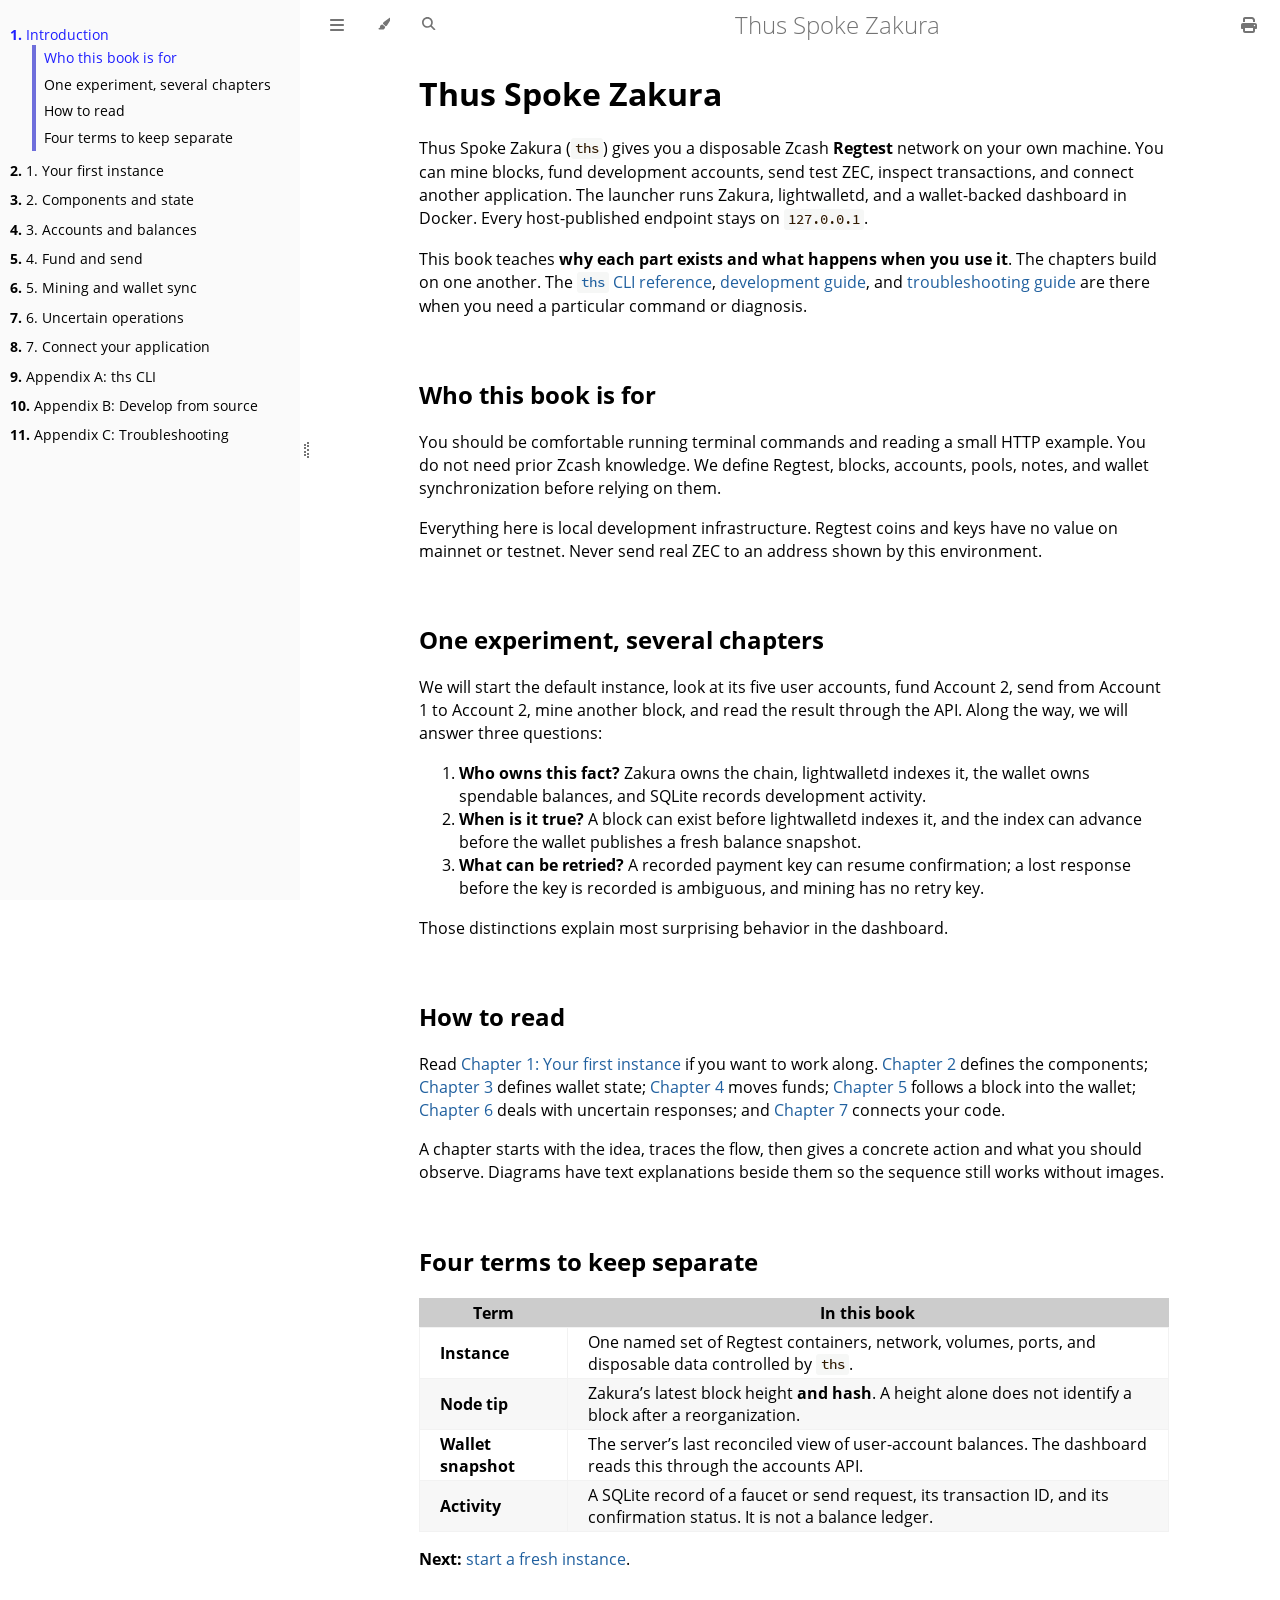
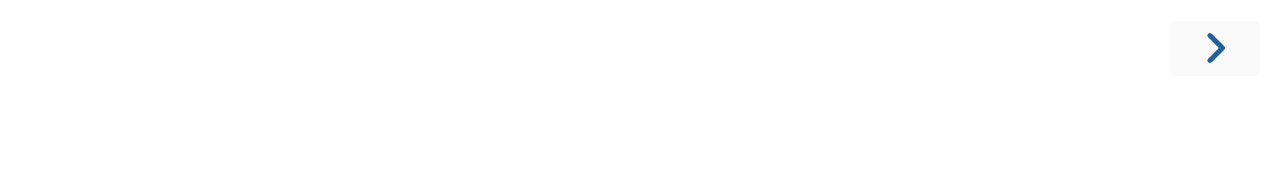
==== index.html @ 32d4f229 "docs: publish Thus Spoke Zakura book" ====
<!DOCTYPE HTML>
<html lang="en" class="light sidebar-visible" dir="ltr">
    <head>
        <!-- Book generated using mdBook -->
        <meta charset="UTF-8">
        <title>Introduction - Thus Spoke Zakura</title>


        <!-- Custom HTML head -->

        <meta name="description" content="">
        <meta name="viewport" content="width=device-width, initial-scale=1">
        <meta name="theme-color" content="#ffffff">

        <link rel="icon" href="favicon-de23e50b.svg">
        <link rel="shortcut icon" href="favicon-8114d1fc.png">
        <link rel="stylesheet" href="css/variables-8adf115d.css">
        <link rel="stylesheet" href="css/general-2459343d.css">
        <link rel="stylesheet" href="css/chrome-ae938929.css">
        <link rel="stylesheet" href="css/print-9e4910d8.css" media="print">

        <!-- Fonts -->
        <link rel="stylesheet" href="fonts/fonts-9644e21d.css">

        <!-- Highlight.js Stylesheets -->
        <link rel="stylesheet" id="mdbook-highlight-css" href="highlight-493f70e1.css">
        <link rel="stylesheet" id="mdbook-tomorrow-night-css" href="tomorrow-night-4c0ae647.css">
        <link rel="stylesheet" id="mdbook-ayu-highlight-css" href="ayu-highlight-3fdfc3ac.css">

        <!-- Custom theme stylesheets -->


        <!-- Provide site root and default themes to javascript -->
        <script>
            const path_to_root = "";
            const default_light_theme = "light";
            const default_dark_theme = "navy";
            window.path_to_searchindex_js = "searchindex-d4af569c.js";
        </script>
        <!-- Start loading toc.js asap -->
        <script src="toc-9bfa7156.js"></script>
    </head>
    <body>
    <div id="mdbook-help-container">
        <div id="mdbook-help-popup">
            <h2 class="mdbook-help-title">Keyboard shortcuts</h2>
            <div>
                <p>Press <kbd>←</kbd> or <kbd>→</kbd> to navigate between chapters</p>
                <p>Press <kbd>S</kbd> or <kbd>/</kbd> to search in the book</p>
                <p>Press <kbd>?</kbd> to show this help</p>
                <p>Press <kbd>Esc</kbd> to hide this help</p>
            </div>
        </div>
    </div>
    <div id="mdbook-body-container">
        <!-- Work around some values being stored in localStorage wrapped in quotes -->
        <script>
            try {
                let theme = localStorage.getItem('mdbook-theme');
                let sidebar = localStorage.getItem('mdbook-sidebar');

                if (theme.startsWith('"') && theme.endsWith('"')) {
                    localStorage.setItem('mdbook-theme', theme.slice(1, theme.length - 1));
                }

                if (sidebar.startsWith('"') && sidebar.endsWith('"')) {
                    localStorage.setItem('mdbook-sidebar', sidebar.slice(1, sidebar.length - 1));
                }
            } catch (e) { }
        </script>

        <!-- Set the theme before any content is loaded, prevents flash -->
        <script>
            const default_theme = window.matchMedia("(prefers-color-scheme: dark)").matches ? default_dark_theme : default_light_theme;
            let theme;
            try { theme = localStorage.getItem('mdbook-theme'); } catch(e) { }
            if (theme === null || theme === undefined) { theme = default_theme; }
            const html = document.documentElement;
            html.classList.remove('light')
            html.classList.add(theme);
            html.classList.add("js");
        </script>

        <input type="checkbox" id="mdbook-sidebar-toggle-anchor" class="hidden">

        <!-- Hide / unhide sidebar before it is displayed -->
        <script>
            let sidebar = null;
            const sidebar_toggle = document.getElementById("mdbook-sidebar-toggle-anchor");
            if (document.body.clientWidth >= 1080) {
                try { sidebar = localStorage.getItem('mdbook-sidebar'); } catch(e) { }
                sidebar = sidebar || 'visible';
            } else {
                sidebar = 'hidden';
                sidebar_toggle.checked = false;
            }
            if (sidebar === 'visible') {
                sidebar_toggle.checked = true;
            } else {
                html.classList.remove('sidebar-visible');
            }
        </script>

        <nav id="mdbook-sidebar" class="sidebar" aria-label="Table of contents">
            <!-- populated by js -->
            <mdbook-sidebar-scrollbox class="sidebar-scrollbox"></mdbook-sidebar-scrollbox>
            <noscript>
                <iframe class="sidebar-iframe-outer" src="toc.html"></iframe>
            </noscript>
            <div id="mdbook-sidebar-resize-handle" class="sidebar-resize-handle">
                <div class="sidebar-resize-indicator"></div>
            </div>
        </nav>

        <div id="mdbook-page-wrapper" class="page-wrapper">

            <div class="page">
                <div id="mdbook-menu-bar-hover-placeholder"></div>
                <div id="mdbook-menu-bar" class="menu-bar sticky">
                    <div class="left-buttons">
                        <label id="mdbook-sidebar-toggle" class="icon-button" for="mdbook-sidebar-toggle-anchor" title="Toggle Table of Contents" aria-label="Toggle Table of Contents" aria-controls="mdbook-sidebar">
                            <span class=fa-svg><svg xmlns="http://www.w3.org/2000/svg" viewBox="0 0 448 512"><!--! Font Awesome Free 6.2.0 by @fontawesome - https://fontawesome.com License - https://fontawesome.com/license/free (Icons: CC BY 4.0, Fonts: SIL OFL 1.1, Code: MIT License) Copyright 2022 Fonticons, Inc. --><path d="M0 96C0 78.3 14.3 64 32 64H416c17.7 0 32 14.3 32 32s-14.3 32-32 32H32C14.3 128 0 113.7 0 96zM0 256c0-17.7 14.3-32 32-32H416c17.7 0 32 14.3 32 32s-14.3 32-32 32H32c-17.7 0-32-14.3-32-32zM448 416c0 17.7-14.3 32-32 32H32c-17.7 0-32-14.3-32-32s14.3-32 32-32H416c17.7 0 32 14.3 32 32z"/></svg></span>
                        </label>
                        <button id="mdbook-theme-toggle" class="icon-button" type="button" title="Change theme" aria-label="Change theme" aria-haspopup="true" aria-expanded="false" aria-controls="mdbook-theme-list">
                            <span class=fa-svg><svg xmlns="http://www.w3.org/2000/svg" viewBox="0 0 576 512"><!--! Font Awesome Free 6.2.0 by @fontawesome - https://fontawesome.com License - https://fontawesome.com/license/free (Icons: CC BY 4.0, Fonts: SIL OFL 1.1, Code: MIT License) Copyright 2022 Fonticons, Inc. --><path d="M371.3 367.1c27.3-3.9 51.9-19.4 67.2-42.9L600.2 74.1c12.6-19.5 9.4-45.3-7.6-61.2S549.7-4.4 531.1 9.6L294.4 187.2c-24 18-38.2 46.1-38.4 76.1L371.3 367.1zm-19.6 25.4l-116-104.4C175.9 290.3 128 339.6 128 400c0 3.9 .2 7.8 .6 11.6c1.8 17.5-10.2 36.4-27.8 36.4H96c-17.7 0-32 14.3-32 32s14.3 32 32 32H240c61.9 0 112-50.1 112-112c0-2.5-.1-5-.2-7.5z"/></svg></span>
                        </button>
                        <ul id="mdbook-theme-list" class="theme-popup" aria-label="Themes" role="menu">
                            <li role="none"><button role="menuitem" class="theme" id="mdbook-theme-default_theme">Auto</button></li>
                            <li role="none"><button role="menuitem" class="theme" id="mdbook-theme-light">Light</button></li>
                            <li role="none"><button role="menuitem" class="theme" id="mdbook-theme-rust">Rust</button></li>
                            <li role="none"><button role="menuitem" class="theme" id="mdbook-theme-coal">Coal</button></li>
                            <li role="none"><button role="menuitem" class="theme" id="mdbook-theme-navy">Navy</button></li>
                            <li role="none"><button role="menuitem" class="theme" id="mdbook-theme-ayu">Ayu</button></li>
                        </ul>
                        <button id="mdbook-search-toggle" class="icon-button" type="button" title="Search (`/`)" aria-label="Toggle Searchbar" aria-expanded="false" aria-keyshortcuts="/ s" aria-controls="mdbook-searchbar">
                            <span class=fa-svg><svg xmlns="http://www.w3.org/2000/svg" viewBox="0 0 512 512"><!--! Font Awesome Free 6.2.0 by @fontawesome - https://fontawesome.com License - https://fontawesome.com/license/free (Icons: CC BY 4.0, Fonts: SIL OFL 1.1, Code: MIT License) Copyright 2022 Fonticons, Inc. --><path d="M416 208c0 45.9-14.9 88.3-40 122.7L502.6 457.4c12.5 12.5 12.5 32.8 0 45.3s-32.8 12.5-45.3 0L330.7 376c-34.4 25.2-76.8 40-122.7 40C93.1 416 0 322.9 0 208S93.1 0 208 0S416 93.1 416 208zM208 352c79.5 0 144-64.5 144-144s-64.5-144-144-144S64 128.5 64 208s64.5 144 144 144z"/></svg></span>
                        </button>
                    </div>

                    <h1 class="menu-title">Thus Spoke Zakura</h1>

                    <div class="right-buttons">
                        <a href="print.html" title="Print this book" aria-label="Print this book">
                            <span class=fa-svg id="print-button"><svg xmlns="http://www.w3.org/2000/svg" viewBox="0 0 512 512"><!--! Font Awesome Free 6.2.0 by @fontawesome - https://fontawesome.com License - https://fontawesome.com/license/free (Icons: CC BY 4.0, Fonts: SIL OFL 1.1, Code: MIT License) Copyright 2022 Fonticons, Inc. --><path d="M128 0C92.7 0 64 28.7 64 64v96h64V64H354.7L384 93.3V160h64V93.3c0-17-6.7-33.3-18.7-45.3L400 18.7C388 6.7 371.7 0 354.7 0H128zM384 352v32 64H128V384 368 352H384zm64 32h32c17.7 0 32-14.3 32-32V256c0-35.3-28.7-64-64-64H64c-35.3 0-64 28.7-64 64v96c0 17.7 14.3 32 32 32H64v64c0 35.3 28.7 64 64 64H384c35.3 0 64-28.7 64-64V384zm-16-88c-13.3 0-24-10.7-24-24s10.7-24 24-24s24 10.7 24 24s-10.7 24-24 24z"/></svg></span>
                        </a>

                    </div>
                </div>

                <div id="mdbook-search-wrapper" class="hidden">
                    <form id="mdbook-searchbar-outer" class="searchbar-outer">
                        <div class="search-wrapper">
                            <input type="search" id="mdbook-searchbar" name="searchbar" placeholder="Search this book ..." aria-controls="mdbook-searchresults-outer" aria-describedby="searchresults-header">
                            <div class="spinner-wrapper">
                                <span class=fa-svg id="fa-spin"><svg xmlns="http://www.w3.org/2000/svg" viewBox="0 0 512 512"><!--! Font Awesome Free 6.2.0 by @fontawesome - https://fontawesome.com License - https://fontawesome.com/license/free (Icons: CC BY 4.0, Fonts: SIL OFL 1.1, Code: MIT License) Copyright 2022 Fonticons, Inc. --><path d="M304 48c0-26.5-21.5-48-48-48s-48 21.5-48 48s21.5 48 48 48s48-21.5 48-48zm0 416c0-26.5-21.5-48-48-48s-48 21.5-48 48s21.5 48 48 48s48-21.5 48-48zM48 304c26.5 0 48-21.5 48-48s-21.5-48-48-48s-48 21.5-48 48s21.5 48 48 48zm464-48c0-26.5-21.5-48-48-48s-48 21.5-48 48s21.5 48 48 48s48-21.5 48-48zM142.9 437c18.7-18.7 18.7-49.1 0-67.9s-49.1-18.7-67.9 0s-18.7 49.1 0 67.9s49.1 18.7 67.9 0zm0-294.2c18.7-18.7 18.7-49.1 0-67.9S93.7 56.2 75 75s-18.7 49.1 0 67.9s49.1 18.7 67.9 0zM369.1 437c18.7 18.7 49.1 18.7 67.9 0s18.7-49.1 0-67.9s-49.1-18.7-67.9 0s-18.7 49.1 0 67.9z"/></svg></span>
                            </div>
                        </div>
                    </form>
                    <div id="mdbook-searchresults-outer" class="searchresults-outer hidden">
                        <div id="mdbook-searchresults-header" class="searchresults-header"></div>
                        <ul id="mdbook-searchresults">
                        </ul>
                    </div>
                </div>

                <!-- Apply ARIA attributes after the sidebar and the sidebar toggle button are added to the DOM -->
                <script>
                    document.getElementById('mdbook-sidebar-toggle').setAttribute('aria-expanded', sidebar === 'visible');
                    document.getElementById('mdbook-sidebar').setAttribute('aria-hidden', sidebar !== 'visible');
                    Array.from(document.querySelectorAll('#mdbook-sidebar a')).forEach(function(link) {
                        link.setAttribute('tabIndex', sidebar === 'visible' ? 0 : -1);
                    });
                </script>

                <div id="mdbook-content" class="content">
                    <main>
                        <h1 id="thus-spoke-zakura"><a class="header" href="#thus-spoke-zakura">Thus Spoke Zakura</a></h1>
<p>Thus Spoke Zakura (<code>ths</code>) gives you a disposable Zcash <strong>Regtest</strong> network on
your own machine. You can mine blocks, fund development accounts, send test ZEC,
inspect transactions, and connect another application. The launcher runs
Zakura, lightwalletd, and a wallet-backed dashboard in Docker. Every
host-published endpoint stays on <code>127.0.0.1</code>.</p>
<p>This book teaches <strong>why each part exists and what happens when you use it</strong>.
The chapters build on one another. The <a href="cli.html"><code>ths</code> CLI reference</a>,
<a href="development.html">development guide</a>, and <a href="troubleshooting.html">troubleshooting guide</a>
are there when you need a particular command or diagnosis.</p>
<h2 id="who-this-book-is-for"><a class="header" href="#who-this-book-is-for">Who this book is for</a></h2>
<p>You should be comfortable running terminal commands and reading a small HTTP
example. You do not need prior Zcash knowledge. We define Regtest, blocks,
accounts, pools, notes, and wallet synchronization before relying on them.</p>
<p>Everything here is local development infrastructure. Regtest coins and keys
have no value on mainnet or testnet. Never send real ZEC to an address shown by
this environment.</p>
<h2 id="one-experiment-several-chapters"><a class="header" href="#one-experiment-several-chapters">One experiment, several chapters</a></h2>
<p>We will start the default instance, look at its five user accounts, fund
Account 2, send from Account 1 to Account 2, mine another block, and read the
result through the API. Along the way, we will answer three questions:</p>
<ol>
<li><strong>Who owns this fact?</strong> Zakura owns the chain, lightwalletd indexes it,
the wallet owns spendable balances, and SQLite records development activity.</li>
<li><strong>When is it true?</strong> A block can exist before lightwalletd indexes it, and
the index can advance before the wallet publishes a fresh balance snapshot.</li>
<li><strong>What can be retried?</strong> A recorded payment key can resume confirmation;
a lost response before the key is recorded is ambiguous, and mining has no
retry key.</li>
</ol>
<p>Those distinctions explain most surprising behavior in the dashboard.</p>
<h2 id="how-to-read"><a class="header" href="#how-to-read">How to read</a></h2>
<p>Read <a href="getting-started.html">Chapter 1: Your first instance</a> if you want to work
along. <a href="architecture/overview.html">Chapter 2</a> defines the components;
<a href="accounts-and-balances.html">Chapter 3</a> defines wallet state; <a href="using-the-dashboard.html">Chapter
4</a> moves funds; <a href="mining-and-sync.html">Chapter 5</a> follows
a block into the wallet; <a href="architecture/operations.html">Chapter 6</a> deals with
uncertain responses; and <a href="connect-an-app.html">Chapter 7</a> connects your code.</p>
<p>A chapter starts with the idea, traces the flow, then gives a concrete action
and what you should observe. Diagrams have text explanations beside them so
the sequence still works without images.</p>
<h2 id="four-terms-to-keep-separate"><a class="header" href="#four-terms-to-keep-separate">Four terms to keep separate</a></h2>
<div class="table-wrapper">
<table>
<thead>
<tr><th>Term</th><th>In this book</th></tr>
</thead>
<tbody>
<tr><td><strong>Instance</strong></td><td>One named set of Regtest containers, network, volumes, ports, and disposable data controlled by <code>ths</code>.</td></tr>
<tr><td><strong>Node tip</strong></td><td>Zakura’s latest block height <strong>and hash</strong>. A height alone does not identify a block after a reorganization.</td></tr>
<tr><td><strong>Wallet snapshot</strong></td><td>The server’s last reconciled view of user-account balances. The dashboard reads this through the accounts API.</td></tr>
<tr><td><strong>Activity</strong></td><td>A SQLite record of a faucet or send request, its transaction ID, and its confirmation status. It is not a balance ledger.</td></tr>
</tbody>
</table>
</div>
<p><strong>Next:</strong> <a href="getting-started.html">start a fresh instance</a>.</p>

                    </main>

                    <nav class="nav-wrapper" aria-label="Page navigation">
                        <!-- Mobile navigation buttons -->

                            <a rel="next prefetch" href="getting-started.html" class="mobile-nav-chapters next" title="Next chapter" aria-label="Next chapter" aria-keyshortcuts="Right">
                                <span class=fa-svg><svg xmlns="http://www.w3.org/2000/svg" viewBox="0 0 320 512"><!--! Font Awesome Free 6.2.0 by @fontawesome - https://fontawesome.com License - https://fontawesome.com/license/free (Icons: CC BY 4.0, Fonts: SIL OFL 1.1, Code: MIT License) Copyright 2022 Fonticons, Inc. --><path d="M278.6 233.4c12.5 12.5 12.5 32.8 0 45.3l-160 160c-12.5 12.5-32.8 12.5-45.3 0s-12.5-32.8 0-45.3L210.7 256 73.4 118.6c-12.5-12.5-12.5-32.8 0-45.3s32.8-12.5 45.3 0l160 160z"/></svg></span>
                            </a>

                        <div style="clear: both"></div>
                    </nav>
                </div>
            </div>

            <nav class="nav-wide-wrapper" aria-label="Page navigation">

                    <a rel="next prefetch" href="getting-started.html" class="nav-chapters next" title="Next chapter" aria-label="Next chapter" aria-keyshortcuts="Right">
                        <span class=fa-svg><svg xmlns="http://www.w3.org/2000/svg" viewBox="0 0 320 512"><!--! Font Awesome Free 6.2.0 by @fontawesome - https://fontawesome.com License - https://fontawesome.com/license/free (Icons: CC BY 4.0, Fonts: SIL OFL 1.1, Code: MIT License) Copyright 2022 Fonticons, Inc. --><path d="M278.6 233.4c12.5 12.5 12.5 32.8 0 45.3l-160 160c-12.5 12.5-32.8 12.5-45.3 0s-12.5-32.8 0-45.3L210.7 256 73.4 118.6c-12.5-12.5-12.5-32.8 0-45.3s32.8-12.5 45.3 0l160 160z"/></svg></span>
                    </a>
            </nav>

        </div>

        <template id=fa-eye><span class=fa-svg><svg xmlns="http://www.w3.org/2000/svg" viewBox="0 0 576 512"><!--! Font Awesome Free 6.2.0 by @fontawesome - https://fontawesome.com License - https://fontawesome.com/license/free (Icons: CC BY 4.0, Fonts: SIL OFL 1.1, Code: MIT License) Copyright 2022 Fonticons, Inc. --><path d="M288 32c-80.8 0-145.5 36.8-192.6 80.6C48.6 156 17.3 208 2.5 243.7c-3.3 7.9-3.3 16.7 0 24.6C17.3 304 48.6 356 95.4 399.4C142.5 443.2 207.2 480 288 480s145.5-36.8 192.6-80.6c46.8-43.5 78.1-95.4 93-131.1c3.3-7.9 3.3-16.7 0-24.6c-14.9-35.7-46.2-87.7-93-131.1C433.5 68.8 368.8 32 288 32zM432 256c0 79.5-64.5 144-144 144s-144-64.5-144-144s64.5-144 144-144s144 64.5 144 144zM288 192c0 35.3-28.7 64-64 64c-11.5 0-22.3-3-31.6-8.4c-.2 2.8-.4 5.5-.4 8.4c0 53 43 96 96 96s96-43 96-96s-43-96-96-96c-2.8 0-5.6 .1-8.4 .4c5.3 9.3 8.4 20.1 8.4 31.6z"/></svg></span></template>
        <template id=fa-eye-slash><span class=fa-svg><svg xmlns="http://www.w3.org/2000/svg" viewBox="0 0 640 512"><!--! Font Awesome Free 6.2.0 by @fontawesome - https://fontawesome.com License - https://fontawesome.com/license/free (Icons: CC BY 4.0, Fonts: SIL OFL 1.1, Code: MIT License) Copyright 2022 Fonticons, Inc. --><path d="M38.8 5.1C28.4-3.1 13.3-1.2 5.1 9.2S-1.2 34.7 9.2 42.9l592 464c10.4 8.2 25.5 6.3 33.7-4.1s6.3-25.5-4.1-33.7L525.6 386.7c39.6-40.6 66.4-86.1 79.9-118.4c3.3-7.9 3.3-16.7 0-24.6c-14.9-35.7-46.2-87.7-93-131.1C465.5 68.8 400.8 32 320 32c-68.2 0-125 26.3-169.3 60.8L38.8 5.1zM223.1 149.5C248.6 126.2 282.7 112 320 112c79.5 0 144 64.5 144 144c0 24.9-6.3 48.3-17.4 68.7L408 294.5c5.2-11.8 8-24.8 8-38.5c0-53-43-96-96-96c-2.8 0-5.6 .1-8.4 .4c5.3 9.3 8.4 20.1 8.4 31.6c0 10.2-2.4 19.8-6.6 28.3l-90.3-70.8zm223.1 298L373 389.9c-16.4 6.5-34.3 10.1-53 10.1c-79.5 0-144-64.5-144-144c0-6.9 .5-13.6 1.4-20.2L83.1 161.5C60.3 191.2 44 220.8 34.5 243.7c-3.3 7.9-3.3 16.7 0 24.6c14.9 35.7 46.2 87.7 93 131.1C174.5 443.2 239.2 480 320 480c47.8 0 89.9-12.9 126.2-32.5z"/></svg></span></template>
        <template id=fa-copy><span class=fa-svg><svg xmlns="http://www.w3.org/2000/svg" viewBox="0 0 512 512"><!--! Font Awesome Free 6.2.0 by @fontawesome - https://fontawesome.com License - https://fontawesome.com/license/free (Icons: CC BY 4.0, Fonts: SIL OFL 1.1, Code: MIT License) Copyright 2022 Fonticons, Inc. --><path d="M502.6 70.63l-61.25-61.25C435.4 3.371 427.2 0 418.7 0H255.1c-35.35 0-64 28.66-64 64l.0195 256C192 355.4 220.7 384 256 384h192c35.2 0 64-28.8 64-64V93.25C512 84.77 508.6 76.63 502.6 70.63zM464 320c0 8.836-7.164 16-16 16H255.1c-8.838 0-16-7.164-16-16L239.1 64.13c0-8.836 7.164-16 16-16h128L384 96c0 17.67 14.33 32 32 32h47.1V320zM272 448c0 8.836-7.164 16-16 16H63.1c-8.838 0-16-7.164-16-16L47.98 192.1c0-8.836 7.164-16 16-16H160V128H63.99c-35.35 0-64 28.65-64 64l.0098 256C.002 483.3 28.66 512 64 512h192c35.2 0 64-28.8 64-64v-32h-47.1L272 448z"/></svg></span></template>
        <template id=fa-play><span class=fa-svg><svg xmlns="http://www.w3.org/2000/svg" viewBox="0 0 384 512"><!--! Font Awesome Free 6.2.0 by @fontawesome - https://fontawesome.com License - https://fontawesome.com/license/free (Icons: CC BY 4.0, Fonts: SIL OFL 1.1, Code: MIT License) Copyright 2022 Fonticons, Inc. --><path d="M73 39c-14.8-9.1-33.4-9.4-48.5-.9S0 62.6 0 80V432c0 17.4 9.4 33.4 24.5 41.9s33.7 8.1 48.5-.9L361 297c14.3-8.7 23-24.2 23-41s-8.7-32.2-23-41L73 39z"/></svg></span></template>
        <template id=fa-clock-rotate-left><span class=fa-svg><svg xmlns="http://www.w3.org/2000/svg" viewBox="0 0 512 512"><!--! Font Awesome Free 6.2.0 by @fontawesome - https://fontawesome.com License - https://fontawesome.com/license/free (Icons: CC BY 4.0, Fonts: SIL OFL 1.1, Code: MIT License) Copyright 2022 Fonticons, Inc. --><path d="M75 75L41 41C25.9 25.9 0 36.6 0 57.9V168c0 13.3 10.7 24 24 24H134.1c21.4 0 32.1-25.9 17-41l-30.8-30.8C155 85.5 203 64 256 64c106 0 192 86 192 192s-86 192-192 192c-40.8 0-78.6-12.7-109.7-34.4c-14.5-10.1-34.4-6.6-44.6 7.9s-6.6 34.4 7.9 44.6C151.2 495 201.7 512 256 512c141.4 0 256-114.6 256-256S397.4 0 256 0C185.3 0 121.3 28.7 75 75zm181 53c-13.3 0-24 10.7-24 24V256c0 6.4 2.5 12.5 7 17l72 72c9.4 9.4 24.6 9.4 33.9 0s9.4-24.6 0-33.9l-65-65V152c0-13.3-10.7-24-24-24z"/></svg></span></template>



        <script>
            window.playground_copyable = true;
        </script>


        <script src="elasticlunr-ef4e11c1.min.js"></script>
        <script src="mark-09e88c2c.min.js"></script>
        <script src="searcher-c2a407aa.js"></script>

        <script src="clipboard-1626706a.min.js"></script>
        <script src="highlight-abc7f01d.js"></script>
        <script src="book-a0b12cfe.js"></script>

        <!-- Custom JS scripts -->



    </div>
    </body>
</html>
---- css/variables-8adf115d.css ----
/* Globals */

:root {
    --sidebar-target-width: 300px;
    --sidebar-width: min(var(--sidebar-target-width), 80vw);
    --sidebar-resize-indicator-width: 8px;
    --sidebar-resize-indicator-space: 2px;
    --page-padding: 15px;
    --content-max-width: 750px;
    --menu-bar-height: 50px;
    --mono-font: "Source Code Pro", Consolas, "Ubuntu Mono", Menlo, "DejaVu Sans Mono", monospace, monospace;
    --code-font-size: 0.875em; /* please adjust the ace font size accordingly in editor.js */
    --searchbar-margin-block-start: 5px;
}

/* Themes */

.ayu {
    --bg: hsl(210, 25%, 8%);
    --fg: #c5c5c5;

    --sidebar-bg: #14191f;
    --sidebar-fg: #c8c9db;
    --sidebar-non-existant: #5c6773;
    --sidebar-active: #ffb454;
    --sidebar-spacer: #2d334f;

    --scrollbar: var(--sidebar-fg);

    --icons: #737480;
    --icons-hover: #b7b9cc;

    --links: #0096cf;

    --inline-code-color: #ffb454;

    --theme-popup-bg: #14191f;
    --theme-popup-border: #5c6773;
    --theme-hover: #191f26;

    --quote-bg: hsl(226, 15%, 17%);
    --quote-border: hsl(226, 15%, 22%);

    --warning-border: #ff8e00;

    --table-border-color: hsl(210, 25%, 13%);
    --table-header-bg: hsl(210, 25%, 28%);
    --table-alternate-bg: hsl(210, 25%, 11%);

    --searchbar-border-color: #848484;
    --searchbar-bg: #424242;
    --searchbar-fg: #fff;
    --searchbar-shadow-color: #d4c89f;
    --searchresults-header-fg: #666;
    --searchresults-border-color: #888;
    --searchresults-li-bg: #252932;
    --search-mark-bg: #e3b171;

    --color-scheme: dark;

    /* Same as `--icons` */
    --copy-button-filter: invert(45%) sepia(6%) saturate(621%) hue-rotate(198deg) brightness(99%) contrast(85%);
    /* Same as `--sidebar-active` */
    --copy-button-filter-hover: invert(68%) sepia(55%) saturate(531%) hue-rotate(341deg) brightness(104%) contrast(101%);

    --footnote-highlight: #2668a6;

    --overlay-bg: rgba(33, 40, 48, 0.4);

    --blockquote-note-color: #74b9ff;
    --blockquote-tip-color: #09ca09;
    --blockquote-important-color: #d3abff;
    --blockquote-warning-color: #f0b72f;
    --blockquote-caution-color: #f21424;

    --sidebar-header-border-color: #c18639;
}

.coal {
    --bg: hsl(200, 7%, 8%);
    --fg: #98a3ad;

    --sidebar-bg: #292c2f;
    --sidebar-fg: #a1adb8;
    --sidebar-non-existant: #505254;
    --sidebar-active: #3473ad;
    --sidebar-spacer: #393939;

    --scrollbar: var(--sidebar-fg);

    --icons: #43484d;
    --icons-hover: #b3c0cc;

    --links: #2b79a2;

    --inline-code-color: #c5c8c6;

    --theme-popup-bg: #141617;
    --theme-popup-border: #43484d;
    --theme-hover: #1f2124;

    --quote-bg: hsl(234, 21%, 18%);
    --quote-border: hsl(234, 21%, 23%);

    --warning-border: #ff8e00;

    --table-border-color: hsl(200, 7%, 13%);
    --table-header-bg: hsl(200, 7%, 28%);
    --table-alternate-bg: hsl(200, 7%, 11%);

    --searchbar-border-color: #aaa;
    --searchbar-bg: #b7b7b7;
    --searchbar-fg: #000;
    --searchbar-shadow-color: #aaa;
    --searchresults-header-fg: #666;
    --searchresults-border-color: #98a3ad;
    --searchresults-li-bg: #2b2b2f;
    --search-mark-bg: #355c7d;

    --color-scheme: dark;

    /* Same as `--icons` */
    --copy-button-filter: invert(26%) sepia(8%) saturate(575%) hue-rotate(169deg) brightness(87%) contrast(82%);
    /* Same as `--sidebar-active` */
    --copy-button-filter-hover: invert(36%) sepia(70%) saturate(503%) hue-rotate(167deg) brightness(98%) contrast(89%);

    --footnote-highlight: #4079ae;

    --overlay-bg: rgba(33, 40, 48, 0.4);

    --blockquote-note-color: #4493f8;
    --blockquote-tip-color: #08ae08;
    --blockquote-important-color: #ab7df8;
    --blockquote-warning-color: #d29922;
    --blockquote-caution-color: #d91b29;

    --sidebar-header-border-color: #3473ad;
}

.light, html:not(.js) {
    --bg: hsl(0, 0%, 100%);
    --fg: hsl(0, 0%, 0%);

    --sidebar-bg: #fafafa;
    --sidebar-fg: hsl(0, 0%, 0%);
    --sidebar-non-existant: #aaaaaa;
    --sidebar-active: #1f1fff;
    --sidebar-spacer: #f4f4f4;

    --scrollbar: #8F8F8F;

    --icons: #747474;
    --icons-hover: #000000;

    --links: #20609f;

    --inline-code-color: #301900;

    --theme-popup-bg: #fafafa;
    --theme-popup-border: #cccccc;
    --theme-hover: #e6e6e6;

    --quote-bg: hsl(197, 37%, 96%);
    --quote-border: hsl(197, 37%, 91%);

    --warning-border: #ff8e00;

    --table-border-color: hsl(0, 0%, 95%);
    --table-header-bg: hsl(0, 0%, 80%);
    --table-alternate-bg: hsl(0, 0%, 97%);

    --searchbar-border-color: #aaa;
    --searchbar-bg: #fafafa;
    --searchbar-fg: #000;
    --searchbar-shadow-color: #aaa;
    --searchresults-header-fg: #666;
    --searchresults-border-color: #888;
    --searchresults-li-bg: #e4f2fe;
    --search-mark-bg: #a2cff5;

    --color-scheme: light;

    /* Same as `--icons` */
    --copy-button-filter: invert(45.49%);
    /* Same as `--sidebar-active` */
    --copy-button-filter-hover: invert(14%) sepia(93%) saturate(4250%) hue-rotate(243deg) brightness(99%) contrast(130%);

    --footnote-highlight: #7e7eff;

    --overlay-bg: rgba(200, 200, 205, 0.4);

    --blockquote-note-color: #0969da;
    --blockquote-tip-color: #008000;
    --blockquote-important-color: #8250df;
    --blockquote-warning-color: #9a6700;
    --blockquote-caution-color: #b52731;

    --sidebar-header-border-color: #6e6edb;
}

.navy {
    --bg: hsl(226, 23%, 11%);
    --fg: #bcbdd0;

    --sidebar-bg: #282d3f;
    --sidebar-fg: #c8c9db;
    --sidebar-non-existant: #505274;
    --sidebar-active: #2b79a2;
    --sidebar-spacer: #2d334f;

    --scrollbar: var(--sidebar-fg);

    --icons: #737480;
    --icons-hover: #b7b9cc;

    --links: #2b79a2;

    --inline-code-color: #c5c8c6;

    --theme-popup-bg: #161923;
    --theme-popup-border: #737480;
    --theme-hover: #282e40;

    --quote-bg: hsl(226, 15%, 17%);
    --quote-border: hsl(226, 15%, 22%);

    --warning-border: #ff8e00;

    --table-border-color: hsl(226, 23%, 16%);
    --table-header-bg: hsl(226, 23%, 31%);
    --table-alternate-bg: hsl(226, 23%, 14%);

    --searchbar-border-color: #aaa;
    --searchbar-bg: #aeaec6;
    --searchbar-fg: #000;
    --searchbar-shadow-color: #aaa;
    --searchresults-header-fg: #5f5f71;
    --searchresults-border-color: #5c5c68;
    --searchresults-li-bg: #242430;
    --search-mark-bg: #a2cff5;

    --color-scheme: dark;

    /* Same as `--icons` */
    --copy-button-filter: invert(51%) sepia(10%) saturate(393%) hue-rotate(198deg) brightness(86%) contrast(87%);
    /* Same as `--sidebar-active` */
    --copy-button-filter-hover: invert(46%) sepia(20%) saturate(1537%) hue-rotate(156deg) brightness(85%) contrast(90%);

    --footnote-highlight: #4079ae;

    --overlay-bg: rgba(33, 40, 48, 0.4);

    --blockquote-note-color: #4493f8;
    --blockquote-tip-color: #09ca09;
    --blockquote-important-color: #ab7df8;
    --blockquote-warning-color: #d29922;
    --blockquote-caution-color: #f21424;

    --sidebar-header-border-color: #2f6ab5;
}

.rust {
    --bg: hsl(60, 9%, 87%);
    --fg: #262625;

    --sidebar-bg: #3b2e2a;
    --sidebar-fg: #c8c9db;
    --sidebar-non-existant: #505254;
    --sidebar-active: #e69f67;
    --sidebar-spacer: #45373a;

    --scrollbar: var(--sidebar-fg);

    --icons: #737480;
    --icons-hover: #262625;

    --links: #2b79a2;

    --inline-code-color: #6e6b5e;

    --theme-popup-bg: #e1e1db;
    --theme-popup-border: #b38f6b;
    --theme-hover: #99908a;

    --quote-bg: hsl(60, 5%, 75%);
    --quote-border: hsl(60, 5%, 70%);

    --warning-border: #ff8e00;

    --table-border-color: hsl(60, 9%, 82%);
    --table-header-bg: #b3a497;
    --table-alternate-bg: hsl(60, 9%, 84%);

    --searchbar-border-color: #aaa;
    --searchbar-bg: #fafafa;
    --searchbar-fg: #000;
    --searchbar-shadow-color: #aaa;
    --searchresults-header-fg: #666;
    --searchresults-border-color: #888;
    --searchresults-li-bg: #dec2a2;
    --search-mark-bg: #e69f67;

    /* Same as `--icons` */
    --copy-button-filter: invert(51%) sepia(10%) saturate(393%) hue-rotate(198deg) brightness(86%) contrast(87%);
    /* Same as `--sidebar-active` */
    --copy-button-filter-hover: invert(77%) sepia(16%) saturate(1798%) hue-rotate(328deg) brightness(98%) contrast(83%);

    --footnote-highlight: #d3a17a;

    --overlay-bg: rgba(150, 150, 150, 0.25);

    --blockquote-note-color: #023b95;
    --blockquote-tip-color: #007700;
    --blockquote-important-color: #8250df;
    --blockquote-warning-color: #603700;
    --blockquote-caution-color: #aa1721;

    --sidebar-header-border-color: #8c391f;
}

@media (prefers-color-scheme: dark) {
    html:not(.js) {
        --bg: hsl(200, 7%, 8%);
        --fg: #98a3ad;

        --sidebar-bg: #292c2f;
        --sidebar-fg: #a1adb8;
        --sidebar-non-existant: #505254;
        --sidebar-active: #3473ad;
        --sidebar-spacer: #393939;

        --scrollbar: var(--sidebar-fg);

        --icons: #43484d;
        --icons-hover: #b3c0cc;

        --links: #2b79a2;

        --inline-code-color: #c5c8c6;

        --theme-popup-bg: #141617;
        --theme-popup-border: #43484d;
        --theme-hover: #1f2124;

        --quote-bg: hsl(234, 21%, 18%);
        --quote-border: hsl(234, 21%, 23%);

        --warning-border: #ff8e00;

        --table-border-color: hsl(200, 7%, 13%);
        --table-header-bg: hsl(200, 7%, 28%);
        --table-alternate-bg: hsl(200, 7%, 11%);

        --searchbar-border-color: #aaa;
        --searchbar-bg: #b7b7b7;
        --searchbar-fg: #000;
        --searchbar-shadow-color: #aaa;
        --searchresults-header-fg: #666;
        --searchresults-border-color: #98a3ad;
        --searchresults-li-bg: #2b2b2f;
        --search-mark-bg: #355c7d;

        --color-scheme: dark;

        /* Same as `--icons` */
        --copy-button-filter: invert(26%) sepia(8%) saturate(575%) hue-rotate(169deg) brightness(87%) contrast(82%);
        /* Same as `--sidebar-active` */
        --copy-button-filter-hover: invert(36%) sepia(70%) saturate(503%) hue-rotate(167deg) brightness(98%) contrast(89%);

        --footnote-highlight: #4079ae;

        --overlay-bg: rgba(33, 40, 48, 0.4);

        --blockquote-note-color: #4493f8;
        --blockquote-tip-color: #08ae08;
        --blockquote-important-color: #ab7df8;
        --blockquote-warning-color: #d29922;
        --blockquote-caution-color: #d91b29;

        --sidebar-header-border-color: #3473ad;
    }
}
---- css/general-2459343d.css ----
/* Base styles and content styles */

:root {
    /* Browser default font-size is 16px, this way 1 rem = 10px */
    font-size: 62.5%;
    color-scheme: var(--color-scheme);
}

html {
    font-family: "Open Sans", sans-serif;
    color: var(--fg);
    background-color: var(--bg);
    text-size-adjust: none;
    -webkit-text-size-adjust: none;
}

body {
    margin: 0;
    font-size: 1.6rem;
    overflow-x: hidden;
}

code {
    font-family: var(--mono-font) !important;
    font-size: var(--code-font-size);
    direction: ltr !important;
}

/* make long words/inline code not x overflow */
main {
    overflow-wrap: break-word;
}

/* make wide tables scroll if they overflow */
.table-wrapper {
    overflow-x: auto;
}

/* Don't change font size in headers. */
h1 code, h2 code, h3 code, h4 code, h5 code, h6 code {
    font-size: unset;
}

.left { float: left; }
.right { float: right; }
.boring { opacity: 0.6; }
.hide-boring .boring { display: none; }
.hidden { display: none !important; }

h2, h3 { margin-block-start: 2.5em; }
h4, h5 { margin-block-start: 2em; }

.header + .header h3,
.header + .header h4,
.header + .header h5 {
    margin-block-start: 1em;
}

h1:target::before,
h2:target::before,
h3:target::before,
h4:target::before,
h5:target::before,
h6:target::before,
dt:target::before {
    display: inline-block;
    content: "»";
    margin-inline-start: -30px;
    width: 30px;
}

/* This is broken on Safari as of version 14, but is fixed
   in Safari Technology Preview 117 which I think will be Safari 14.2.
   https://bugs.webkit.org/show_bug.cgi?id=218076
*/
:target {
    /* Safari does not support logical properties */
    scroll-margin-top: calc(var(--menu-bar-height) + 0.5em);
}

.page {
    outline: 0;
    padding: 0 var(--page-padding);
    margin-block-start: calc(0px - var(--menu-bar-height)); /* Compensate for the #mdbook-menu-bar-hover-placeholder */
}
.page-wrapper {
    box-sizing: border-box;
    background-color: var(--bg);
}
html:not(.js) .page-wrapper,
.js:not(.sidebar-resizing) .page-wrapper {
    transition: margin-left 0.3s ease, transform 0.3s ease; /* Animation: slide away */
}
[dir=rtl]:not(.js) .page-wrapper,
[dir=rtl].js:not(.sidebar-resizing) .page-wrapper {
    transition: margin-right 0.3s ease, transform 0.3s ease; /* Animation: slide away */
}

.content {
    overflow-y: auto;
    padding: 0 5px 50px 5px;
}
.content main {
    margin-inline-start: auto;
    margin-inline-end: auto;
    max-width: var(--content-max-width);
}
.content p { line-height: 1.45em; }
.content ol { line-height: 1.45em; }
.content ul { line-height: 1.45em; }
.content a { text-decoration: none; }
.content a:hover { text-decoration: underline; }
.content img, .content video { max-width: 100%; }
.content .header:link,
.content .header:visited {
    color: var(--fg);
}
.content .header:link,
.content .header:visited:hover {
    text-decoration: none;
}

table {
    margin: 0 auto;
    border-collapse: collapse;
}
table td {
    padding: 3px 20px;
    border: 1px var(--table-border-color) solid;
}
table thead {
    background: var(--table-header-bg);
}
table thead td {
    font-weight: 700;
    border: none;
}
table thead th {
    padding: 3px 20px;
}
table thead tr {
    border: 1px var(--table-header-bg) solid;
}
/* Alternate background colors for rows */
table tbody tr:nth-child(2n) {
    background: var(--table-alternate-bg);
}


blockquote {
    margin: 20px 0;
    padding: 0 20px;
    color: var(--fg);
    background-color: var(--quote-bg);
    border-block-start: .1em solid var(--quote-border);
    border-block-end: .1em solid var(--quote-border);
}

/* TODO: Remove .warning in a future version of mdbook, it is replaced by
blockquote tags. */
.warning {
    margin: 20px;
    padding: 0 20px;
    border-inline-start: 2px solid var(--warning-border);
}

.warning:before {
    position: absolute;
    width: 3rem;
    height: 3rem;
    margin-inline-start: calc(-1.5rem - 21px);
    content: "ⓘ";
    text-align: center;
    background-color: var(--bg);
    color: var(--warning-border);
    font-weight: bold;
    font-size: 2rem;
}

blockquote .warning:before {
    background-color: var(--quote-bg);
}

kbd {
    background-color: var(--table-border-color);
    border-radius: 4px;
    border: solid 1px var(--theme-popup-border);
    box-shadow: inset 0 -1px 0 var(--theme-hover);
    display: inline-block;
    font-size: var(--code-font-size);
    font-family: var(--mono-font);
    line-height: 10px;
    padding: 4px 5px;
    vertical-align: middle;
}

sup {
    /* Set the line-height for superscript and footnote references so that there
       isn't an awkward space appearing above lines that contain the footnote.

       See https://github.com/rust-lang/mdBook/pull/2443#discussion_r1813773583
       for an explanation.
    */
    line-height: 0;
}

.footnote-definition {
    font-size: 0.9em;
}
/* The default spacing for a list is a little too large. */
.footnote-definition ul,
.footnote-definition ol {
    padding-left: 20px;
}
.footnote-definition > li {
    /* Required to position the ::before target */
    position: relative;
}
.footnote-definition > li:target {
    scroll-margin-top: 50vh;
}
.footnote-reference:target {
    scroll-margin-top: 50vh;
}
/* Draws a border around the footnote (including the marker) when it is selected.
   TODO: If there are multiple linkbacks, highlight which one you just came
   from so you know which one to click.
*/
.footnote-definition > li:target::before {
    border: 2px solid var(--footnote-highlight);
    border-radius: 6px;
    position: absolute;
    top: -8px;
    right: -8px;
    bottom: -8px;
    left: -32px;
    pointer-events: none;
    content: "";
}
/* Pulses the footnote reference so you can quickly see where you left off reading.
   This could use some improvement.
*/
@media not (prefers-reduced-motion) {
    .footnote-reference:target  {
        animation: fn-highlight 0.8s;
        border-radius: 2px;
    }

    @keyframes fn-highlight {
        from {
            background-color: var(--footnote-highlight);
        }
    }
}

.tooltiptext {
    position: absolute;
    visibility: hidden;
    color: #fff;
    background-color: #333;
    transform: translateX(-50%); /* Center by moving tooltip 50% of its width left */
    left: -8px; /* Half of the width of the icon */
    top: -35px;
    font-size: 0.8em;
    text-align: center;
    border-radius: 6px;
    padding: 5px 8px;
    margin: 5px;
    z-index: 1000;
}
.tooltipped .tooltiptext {
    visibility: visible;
}

.chapter li.part-title {
    color: var(--sidebar-fg);
    margin: 5px 0px;
    font-weight: bold;
}

.result-no-output {
    font-style: italic;
}

.fa-svg svg {
    width: 1em;
    height: 1em;
    fill: currentColor;
    margin-bottom: -0.1em;
}

dt {
    font-weight: bold;
    margin-top: 0.5em;
    margin-bottom: 0.1em;
}

/* This uses a CSS counter to add numbers to definitions, but only if there is
 more than one definition. */
dl, dt {
    counter-reset: dd-counter;
}

/* When there is more than one definition, increment the counter. The first
selector selects the first definition, and the second one selects definitions
2 and beyond.*/
dd:has(+ dd), dd + dd {
    counter-increment: dd-counter;
    /* Use flex display to help with positioning the numbers when there is a p
    tag inside the definition. */
    display: flex;
    align-items: flex-start;
}

/* Shows the counter for definitions. The first selector selects the first
definition, and the second one selections definitions 2 and beyond.*/
dd:has(+ dd)::before, dd + dd::before  {
    content: counter(dd-counter) ". ";
    font-weight: 600;
    display: inline-block;
    margin-right: 0.5em;
}

dd > p {
    /* For loose definitions that have a p tag inside, don't add a bunch of
    space before the definition. */
    margin-top: 0;
}

/* Remove some excess space from the bottom. */
.blockquote-tag p:last-child {
    margin-bottom: 2px;
}

.blockquote-tag {
    /* Add some padding to make the vertical bar a little taller than the text.*/
    padding: 2px 0px 2px 20px;
    /* Add a solid color bar on the left side. */
    border-inline-start-style: solid;
    border-inline-start-width: 4px;
    /* Disable the background color from normal blockquotes . */
    background-color: inherit;
    /* Disable border blocks from blockquotes. */
    border-block-start: none;
    border-block-end: none;
}

.blockquote-tag-title svg {
    fill: currentColor;
    /* Add space between the icon and the title. */
    margin-right: 8px;
}

.blockquote-tag-note {
    border-inline-start-color: var(--blockquote-note-color);
}

.blockquote-tag-tip {
    border-inline-start-color: var(--blockquote-tip-color);
}

.blockquote-tag-important {
    border-inline-start-color: var(--blockquote-important-color);
}

.blockquote-tag-warning {
    border-inline-start-color: var(--blockquote-warning-color);
}

.blockquote-tag-caution {
    border-inline-start-color: var(--blockquote-caution-color);
}

.blockquote-tag-note .blockquote-tag-title {
    color: var(--blockquote-note-color);
}

.blockquote-tag-tip .blockquote-tag-title {
    color: var(--blockquote-tip-color);
}

.blockquote-tag-important .blockquote-tag-title {
    color: var(--blockquote-important-color);
}

.blockquote-tag-warning .blockquote-tag-title {
    color: var(--blockquote-warning-color);
}

.blockquote-tag-caution .blockquote-tag-title {
    color: var(--blockquote-caution-color);
}

.blockquote-tag-title {
    /* Slightly increase the weight for more emphasis. */
    font-weight: 600;
    /* Vertically center the icon with the text. */
    display: flex;
    align-items: center;
    /* Remove default large margins for a more compact display. */
    margin: 2px 0 8px 0;
}

.blockquote-tag-title .fa-svg {
    fill: currentColor;
    /* Add some space between the icon and the text. */
    margin-right: 8px;
}
---- css/chrome-ae938929.css ----
/* CSS for UI elements (a.k.a. chrome) */

html {
    scrollbar-color: var(--scrollbar) transparent;
}
#mdbook-searchresults a,
.content a:link,
a:visited,
a > .hljs {
    color: var(--links);
}

/*
    mdbook-body-container is necessary because mobile browsers don't seem to like
    overflow-x on the body tag when there is a <meta name="viewport"> tag.
*/
#mdbook-body-container {
    /*
        This is used when the sidebar pushes the body content off the side of
        the screen on small screens. Without it, dragging on mobile Safari
        will want to reposition the viewport in a weird way.
    */
    overflow-x: clip;
}

/* Menu Bar */

#mdbook-menu-bar,
#mdbook-menu-bar-hover-placeholder {
    z-index: 101;
    margin: auto calc(0px - var(--page-padding));
}
#mdbook-menu-bar {
    position: relative;
    display: flex;
    flex-wrap: wrap;
    background-color: var(--bg);
    border-block-end-color: var(--bg);
    border-block-end-width: 1px;
    border-block-end-style: solid;
}
#mdbook-menu-bar.sticky,
#mdbook-menu-bar-hover-placeholder:hover + #mdbook-menu-bar,
#mdbook-menu-bar:hover,
html.sidebar-visible #mdbook-menu-bar {
    position: -webkit-sticky;
    position: sticky;
    top: 0 !important;
}
#mdbook-menu-bar-hover-placeholder {
    position: sticky;
    position: -webkit-sticky;
    top: 0;
    height: var(--menu-bar-height);
}
#mdbook-menu-bar.bordered {
    border-block-end-color: var(--table-border-color);
}
#mdbook-menu-bar .fa-svg, #mdbook-menu-bar .icon-button {
    position: relative;
    padding: 0 8px;
    z-index: 10;
    line-height: var(--menu-bar-height);
    cursor: pointer;
    transition: color 0.5s;
}
@media only screen and (max-width: 420px) {
    #mdbook-menu-bar .fa-svg, #mdbook-menu-bar .icon-button {
        padding: 0 5px;
    }
}

.icon-button {
    border: none;
    background: none;
    padding: 0;
    color: inherit;
}
.icon-button .fa-svg {
    margin: 0;
}

.right-buttons {
    margin: 0 15px;
}
.right-buttons a {
    text-decoration: none;
}

.left-buttons {
    display: flex;
    margin: 0 5px;
}
html:not(.js) .left-buttons button {
    display: none;
}

.menu-title {
    display: inline-block;
    font-weight: 200;
    font-size: 2.4rem;
    line-height: var(--menu-bar-height);
    text-align: center;
    margin: 0;
    flex: 1;
    white-space: nowrap;
    overflow: hidden;
    text-overflow: ellipsis;
}
.menu-title {
    cursor: pointer;
}

.menu-bar,
.menu-bar:visited,
.nav-chapters,
.nav-chapters:visited,
.mobile-nav-chapters,
.mobile-nav-chapters:visited,
.menu-bar .icon-button,
.menu-bar a .fa-svg {
    color: var(--icons);
}

.menu-bar .fa-svg:hover,
.menu-bar .icon-button:hover,
.nav-chapters:hover,
.mobile-nav-chapters .fa-svg:hover {
    color: var(--icons-hover);
}

/* Nav Icons */

.nav-chapters {
    font-size: 2.5em;
    text-align: center;
    text-decoration: none;

    position: fixed;
    top: 0;
    bottom: 0;
    margin: 0;
    max-width: 150px;
    min-width: 90px;

    display: flex;
    justify-content: center;
    align-content: center;
    flex-direction: column;

    transition: color 0.5s, background-color 0.5s;
}

.nav-chapters:hover {
    text-decoration: none;
    background-color: var(--theme-hover);
    transition: background-color 0.15s, color 0.15s;
}

.nav-wrapper {
    margin-block-start: 50px;
    display: none;
}

.mobile-nav-chapters {
    font-size: 2.5em;
    text-align: center;
    text-decoration: none;
    width: 90px;
    border-radius: 5px;
    background-color: var(--sidebar-bg);
}

/* Only Firefox supports flow-relative values */
.previous { float: left; }
[dir=rtl] .previous { float: right; }

/* Only Firefox supports flow-relative values */
.next {
    float: right;
    right: var(--page-padding);
}
[dir=rtl] .next {
    float: left;
    right: unset;
    left: var(--page-padding);
}

@media only screen and (max-width: 1080px) {
    .nav-wide-wrapper { display: none; }
    .nav-wrapper { display: block; }
}

/* sidebar-visible */
@media only screen and (max-width: 1380px) {
    #mdbook-sidebar-toggle-anchor:checked ~ .page-wrapper .nav-wide-wrapper { display: none; }
    #mdbook-sidebar-toggle-anchor:checked ~ .page-wrapper .nav-wrapper { display: block; }
}

/* Inline code */

:not(pre) > .hljs {
    display: inline;
    padding: 0.1em 0.3em;
    border-radius: 3px;
}

:not(pre):not(a) > .hljs {
    color: var(--inline-code-color);
    overflow-x: initial;
}

a:hover > .hljs {
    text-decoration: underline;
}

pre {
    position: relative;
}
pre > .buttons {
    position: absolute;
    z-index: 100;
    right: 0px;
    top: 2px;
    margin: 0px;
    padding: 2px 0px;

    color: var(--sidebar-fg);
    cursor: pointer;
    visibility: hidden;
    opacity: 0;
    transition: visibility 0.1s linear, opacity 0.1s linear;
}
pre:hover > .buttons {
    visibility: visible;
    opacity: 1
}
pre > .buttons :hover {
    color: var(--sidebar-active);
    border-color: var(--icons-hover);
    background-color: var(--theme-hover);
}
pre > .buttons button {
    cursor: inherit;
    margin: 0px 5px;
    padding: 2px 3px 0px 4px;
    font-size: 23px;

    border-style: solid;
    border-width: 1px;
    border-radius: 4px;
    border-color: var(--icons);
    background-color: var(--theme-popup-bg);
    transition: 100ms;
    transition-property: color,border-color,background-color;
    color: var(--icons);
}

pre > .buttons button.clip-button {
    padding: 2px 4px 0px 6px;
}
pre > .buttons button.clip-button::before {
    /* clipboard image from octicons (https://github.com/primer/octicons/tree/v2.0.0) MIT license
     */
    content: url('data:image/svg+xml,<svg width="21" height="20" viewBox="0 0 24 25" \
xmlns="http://www.w3.org/2000/svg" aria-label="Copy to clipboard">\
<path d="M18 20h2v3c0 1-1 2-2 2H2c-.998 0-2-1-2-2V5c0-.911.755-1.667 1.667-1.667h5A3.323 3.323 0 \
0110 0a3.323 3.323 0 013.333 3.333h5C19.245 3.333 20 4.09 20 5v8.333h-2V9H2v14h16v-3zM3 \
7h14c0-.911-.793-1.667-1.75-1.667H13.5c-.957 0-1.75-.755-1.75-1.666C11.75 2.755 10.957 2 10 \
2s-1.75.755-1.75 1.667c0 .911-.793 1.666-1.75 1.666H4.75C3.793 5.333 3 6.09 3 7z"/>\
<path d="M4 19h6v2H4zM12 11H4v2h8zM4 17h4v-2H4zM15 15v-3l-4.5 4.5L15 21v-3l8.027-.032L23 15z"/>\
</svg>');
    filter: var(--copy-button-filter);
}
pre > .buttons button.clip-button:hover::before {
    filter: var(--copy-button-filter-hover);
}

@media (pointer: coarse) {
    pre > .buttons button {
        /* On mobile, make it easier to tap buttons. */
        padding: 0.3rem 1rem;
    }

    .sidebar-resize-indicator {
        /* Hide resize indicator on devices with limited accuracy */
        display: none;
    }
}
pre > code {
    display: block;
    padding: 1rem;
}

/* FIXME: ACE editors overlap their buttons because ACE does absolute
   positioning within the code block which breaks padding. The only solution I
   can think of is to move the padding to the outer pre tag (or insert a div
   wrapper), but that would require fixing a whole bunch of CSS rules.
*/
.hljs.ace_editor {
  padding: 0rem 0rem;
}

pre > .result {
    margin-block-start: 10px;
}

/* Search */

#mdbook-searchresults a {
    text-decoration: none;
}

mark {
    border-radius: 2px;
    padding-block-start: 0;
    padding-block-end: 1px;
    padding-inline-start: 3px;
    padding-inline-end: 3px;
    margin-block-start: 0;
    margin-block-end: -1px;
    margin-inline-start: -3px;
    margin-inline-end: -3px;
    background-color: var(--search-mark-bg);
    transition: background-color 300ms linear;
    cursor: pointer;
}

mark.fade-out {
    background-color: rgba(0,0,0,0) !important;
    cursor: auto;
}

.searchbar-outer {
    margin-inline-start: auto;
    margin-inline-end: auto;
    max-width: var(--content-max-width);
}

#mdbook-searchbar-outer.searching #mdbook-searchbar {
    padding-right: 30px;
}
#mdbook-searchbar-outer .spinner-wrapper {
    display: none;
}
#mdbook-searchbar-outer.searching .spinner-wrapper {
    display: block;
}

.search-wrapper {
    position: relative;
}

.spinner-wrapper {
    --spinner-margin: 2px;
    position: absolute;
    margin-block-start: calc(var(--searchbar-margin-block-start) + var(--spinner-margin));
    right: var(--spinner-margin);
    top: 0;
    bottom: var(--spinner-margin);
    padding: 6px;
    background-color: var(--bg);
}

#fa-spin {
    animation: rotating 2s linear infinite;
    display: inline-block;
}

@keyframes rotating {
    from {
        transform: rotate(0deg);
    }
    to {
        transform: rotate(360deg);
    }
}

#mdbook-searchbar {
    width: 100%;
    margin-block-start: var(--searchbar-margin-block-start);
    margin-block-end: 0;
    margin-inline-start: auto;
    margin-inline-end: auto;
    padding: 10px 16px;
    transition: box-shadow 300ms ease-in-out;
    border: 1px solid var(--searchbar-border-color);
    border-radius: 3px;
    background-color: var(--searchbar-bg);
    color: var(--searchbar-fg);
}
#mdbook-searchbar:focus,
#mdbook-searchbar.active {
    box-shadow: 0 0 3px var(--searchbar-shadow-color);
}

.searchresults-header {
    font-weight: bold;
    font-size: 1em;
    padding-block-start: 18px;
    padding-block-end: 0;
    padding-inline-start: 5px;
    padding-inline-end: 0;
    color: var(--searchresults-header-fg);
}

.searchresults-outer {
    margin-inline-start: auto;
    margin-inline-end: auto;
    max-width: var(--content-max-width);
    border-block-end: 1px dashed var(--searchresults-border-color);
}

ul#mdbook-searchresults {
    list-style: none;
    padding-inline-start: 20px;
}
ul#mdbook-searchresults li {
    margin: 10px 0px;
    padding: 2px;
    border-radius: 2px;
}
ul#mdbook-searchresults li.focus {
    background-color: var(--searchresults-li-bg);
}
ul#mdbook-searchresults span.teaser {
    display: block;
    clear: both;
    margin-block-start: 5px;
    margin-block-end: 0;
    margin-inline-start: 20px;
    margin-inline-end: 0;
    font-size: 0.8em;
}
ul#mdbook-searchresults span.teaser em {
    font-weight: bold;
    font-style: normal;
}

/* Sidebar */

.sidebar {
    position: fixed;
    left: 0;
    top: 0;
    bottom: 0;
    width: var(--sidebar-width);
    font-size: 0.875em;
    box-sizing: border-box;
    -webkit-overflow-scrolling: touch;
    overscroll-behavior-y: contain;
    background-color: var(--sidebar-bg);
    color: var(--sidebar-fg);
}
.sidebar-iframe-inner {
    --padding: 10px;

    background-color: var(--sidebar-bg);
    padding: var(--padding);
    margin: 0;
    font-size: 1.4rem;
    color: var(--sidebar-fg);
    min-height: calc(100vh - var(--padding) * 2);
}
.sidebar-iframe-outer {
    border: none;
    height: 100%;
    position: absolute;
    top: 0;
    bottom: 0;
    left: 0;
    right: 0;
}
[dir=rtl] .sidebar { left: unset; right: 0; }
.sidebar-resizing {
    -moz-user-select: none;
    -webkit-user-select: none;
    -ms-user-select: none;
    user-select: none;
}
html:not(.sidebar-resizing) .sidebar {
    transition: transform 0.3s; /* Animation: slide away */
}
.sidebar code {
    line-height: 2em;
}
.sidebar .sidebar-scrollbox {
    overflow-y: auto;
    position: absolute;
    top: 0;
    bottom: 0;
    left: 0;
    right: 0;
    padding: 10px 10px;
}
.sidebar .sidebar-resize-handle {
    position: absolute;
    cursor: col-resize;
    width: 0;
    right: calc(var(--sidebar-resize-indicator-width) * -1);
    top: 0;
    bottom: 0;
    display: flex;
    align-items: center;
}

.sidebar-resize-handle .sidebar-resize-indicator {
    width: 100%;
    height: 16px;
    color: var(--icons);
    margin-inline-start: var(--sidebar-resize-indicator-space);
    display: flex;
    align-items: center;
    justify-content: flex-start;
}
.sidebar-resize-handle .sidebar-resize-indicator::before {
    content: "";
    width: 2px;
    height: 12px;
    border-left: dotted 2px currentColor;
}
.sidebar-resize-handle .sidebar-resize-indicator::after {
    content: "";
    width: 2px;
    height: 16px;
    border-left: dotted 2px currentColor;
}

[dir=rtl] .sidebar .sidebar-resize-handle {
    left: calc(var(--sidebar-resize-indicator-width) * -1);
    right: unset;
}
.js .sidebar .sidebar-resize-handle {
    cursor: col-resize;
    width: calc(var(--sidebar-resize-indicator-width) - var(--sidebar-resize-indicator-space));
}

html:not(.js) .sidebar-resize-handle {
    display: none;
}

/* sidebar-hidden */
#mdbook-sidebar-toggle-anchor:not(:checked) ~ .sidebar {
    transform: translateX(calc(0px - var(--sidebar-width) - var(--sidebar-resize-indicator-width)));
}
[dir=rtl] #mdbook-sidebar-toggle-anchor:not(:checked) ~ .sidebar {
    transform: translateX(calc(var(--sidebar-width) + var(--sidebar-resize-indicator-width)));
}
.sidebar::-webkit-scrollbar {
    background: var(--sidebar-bg);
}
.sidebar::-webkit-scrollbar-thumb {
    background: var(--scrollbar);
}

/* sidebar-visible */
#mdbook-sidebar-toggle-anchor:checked ~ .page-wrapper {
    transform: translateX(calc(var(--sidebar-width) + var(--sidebar-resize-indicator-width)));
}
[dir=rtl] #mdbook-sidebar-toggle-anchor:checked ~ .page-wrapper {
    transform: translateX(calc(0px - var(--sidebar-width) - var(--sidebar-resize-indicator-width)));
}
@media only screen and (min-width: 620px) {
    #mdbook-sidebar-toggle-anchor:checked ~ .page-wrapper {
        transform: none;
        margin-inline-start: calc(var(--sidebar-width) + var(--sidebar-resize-indicator-width));
    }
    [dir=rtl] #mdbook-sidebar-toggle-anchor:checked ~ .page-wrapper {
        transform: none;
    }
}

.chapter {
    list-style: none outside none;
    padding-inline-start: 0;
    line-height: 2.2em;
}

.chapter li {
    color: var(--sidebar-non-existant);
}

/* This is a span wrapping the chapter link and the fold chevron. */
.chapter-link-wrapper {
    /* Used to position the chevron to the right, allowing the text to wrap before it. */
    display: flex;
}

.chapter li a {
    /* Remove underlines. */
    text-decoration: none;
    color: var(--sidebar-fg);
}

.chapter li a:hover {
    color: var(--sidebar-active);
}

.chapter li a.active {
    color: var(--sidebar-active);
}

/* This is the toggle chevron. */
.chapter-fold-toggle {
    cursor: pointer;
    /* Positions the chevron to the side. */
    margin-inline-start: auto;
    padding: 0 10px;
    user-select: none;
    opacity: 0.68;
}

.chapter-fold-toggle div {
    transition: transform 0.5s;
}

/* collapse the section */
.chapter li:not(.expanded) > ol {
    display: none;
}

.chapter li.chapter-item {
    line-height: 1.5em;
    margin-block-start: 0.6em;
}

/* When expanded, rotate the chevron to point down. */
.chapter li.expanded > span > .chapter-fold-toggle div {
    transform: rotate(90deg);
}

.chapter a.current-header {
    color: var(--sidebar-active);
}

.on-this-page {
    margin-left: 22px;
    border-inline-start: 4px solid var(--sidebar-header-border-color);
    padding-left: 8px;
}

.on-this-page > ol {
    padding-left: 0;
}

/* Horizontal line in chapter list. */
.spacer {
    width: 100%;
    height: 3px;
    margin: 5px 0px;
}
.chapter .spacer {
    background-color: var(--sidebar-spacer);
}

/* On touch devices, add more vertical spacing to make it easier to tap links. */
@media (-moz-touch-enabled: 1), (pointer: coarse) {
    .chapter li a { padding: 5px 0; }
    .spacer { margin: 10px 0; }
}

.section {
    list-style: none outside none;
    padding-inline-start: 20px;
    line-height: 1.9em;
}

/* Theme Menu Popup */

.theme-popup {
    position: absolute;
    left: 10px;
    top: var(--menu-bar-height);
    z-index: 1000;
    border-radius: 4px;
    font-size: 0.7em;
    color: var(--fg);
    background: var(--theme-popup-bg);
    border: 1px solid var(--theme-popup-border);
    margin: 0;
    padding: 0;
    list-style: none;
    display: none;
    /* Don't let the children's background extend past the rounded corners. */
    overflow: hidden;
}
[dir=rtl] .theme-popup { left: unset;  right: 10px; }
.theme-popup .default {
    color: var(--icons);
}
.theme-popup .theme {
    width: 100%;
    border: 0;
    margin: 0;
    padding: 2px 20px;
    line-height: 25px;
    white-space: nowrap;
    text-align: start;
    cursor: pointer;
    color: inherit;
    background: inherit;
    font-size: inherit;
}
.theme-popup .theme:hover {
    background-color: var(--theme-hover);
}

.theme-selected::before {
    display: inline-block;
    content: "✓";
    margin-inline-start: -14px;
    width: 14px;
}

/* The container for the help popup that covers the whole window. */
#mdbook-help-container {
    /* Position and size for the whole window. */
    position: fixed;
    top: 0;
    left: 0;
    right: 0;
    bottom: 0;
    /* This uses flex layout (which is set in book.js), and centers the popup
       in the window.*/
    display: none;
    align-items: center;
    justify-content: center;
    z-index: 1000;
    /* Dim out the book while the popup is visible. */
    background: var(--overlay-bg);
}

/* The popup help box. */
#mdbook-help-popup {
    box-shadow: 0 4px 24px rgba(0,0,0,0.15);
    min-width: 300px;
    max-width: 500px;
    width: 100%;
    box-sizing: border-box;
    display: flex;
    flex-direction: column;
    align-items: center;
    background-color: var(--bg);
    color: var(--fg);
    border-width: 1px;
    border-color: var(--theme-popup-border);
    border-style: solid;
    border-radius: 8px;
    padding: 10px;
}

.mdbook-help-title {
    text-align: center;
    /* mdbook's margin for h2 is way too large. */
    margin: 10px;
}
---- css/print-9e4910d8.css ----
#mdbook-sidebar,
#mdbook-menu-bar,
.nav-chapters,
.mobile-nav-chapters {
    display: none;
}

#mdbook-page-wrapper.page-wrapper {
    transform: none !important;
    margin-inline-start: 0px;
    overflow-y: initial;
}

#mdbook-content {
    max-width: none;
    margin: 0;
    padding: 0;
}

.page {
    overflow-y: initial;
}

code {
    direction: ltr !important;
}

pre > .buttons {
    z-index: 2;
}

a, a:visited, a:active, a:hover {
    color: #4183c4;
    text-decoration: none;
}

h1, h2, h3, h4, h5, h6 {
    page-break-inside: avoid;
    page-break-after: avoid;
}

pre, code {
    page-break-inside: avoid;
    white-space: pre-wrap;
}

.fa {
    display: none !important;
}
---- fonts/fonts-9644e21d.css ----
/* Open Sans is licensed under the Apache License, Version 2.0. See http://www.apache.org/licenses/LICENSE-2.0 */
/* Source Code Pro is under the Open Font License. See https://scripts.sil.org/cms/scripts/page.php?site_id=nrsi&id=OFL */

/* open-sans-300 - latin_vietnamese_latin-ext_greek-ext_greek_cyrillic-ext_cyrillic */
@font-face {
  font-family: 'Open Sans';
  font-style: normal;
  font-weight: 300;
  src: local('Open Sans Light'), local('OpenSans-Light'),
       url('../fonts/open-sans-v17-all-charsets-300-7736aa35.woff2') format('woff2');
}

/* open-sans-300italic - latin_vietnamese_latin-ext_greek-ext_greek_cyrillic-ext_cyrillic */
@font-face {
  font-family: 'Open Sans';
  font-style: italic;
  font-weight: 300;
  src: local('Open Sans Light Italic'), local('OpenSans-LightItalic'),
       url('../fonts/open-sans-v17-all-charsets-300italic-2c7b95c0.woff2') format('woff2');
}

/* open-sans-regular - latin_vietnamese_latin-ext_greek-ext_greek_cyrillic-ext_cyrillic */
@font-face {
  font-family: 'Open Sans';
  font-style: normal;
  font-weight: 400;
  src: local('Open Sans Regular'), local('OpenSans-Regular'),
       url('../fonts/open-sans-v17-all-charsets-regular-2e3b1d34.woff2') format('woff2');
}

/* open-sans-italic - latin_vietnamese_latin-ext_greek-ext_greek_cyrillic-ext_cyrillic */
@font-face {
  font-family: 'Open Sans';
  font-style: italic;
  font-weight: 400;
  src: local('Open Sans Italic'), local('OpenSans-Italic'),
       url('../fonts/open-sans-v17-all-charsets-italic-6c9463f7.woff2') format('woff2');
}

/* open-sans-600 - latin_vietnamese_latin-ext_greek-ext_greek_cyrillic-ext_cyrillic */
@font-face {
  font-family: 'Open Sans';
  font-style: normal;
  font-weight: 600;
  src: local('Open Sans SemiBold'), local('OpenSans-SemiBold'),
       url('../fonts/open-sans-v17-all-charsets-600-486c6759.woff2') format('woff2');
}

/* open-sans-600italic - latin_vietnamese_latin-ext_greek-ext_greek_cyrillic-ext_cyrillic */
@font-face {
  font-family: 'Open Sans';
  font-style: italic;
  font-weight: 600;
  src: local('Open Sans SemiBold Italic'), local('OpenSans-SemiBoldItalic'),
       url('../fonts/open-sans-v17-all-charsets-600italic-1a3e8659.woff2') format('woff2');
}

/* open-sans-700 - latin_vietnamese_latin-ext_greek-ext_greek_cyrillic-ext_cyrillic */
@font-face {
  font-family: 'Open Sans';
  font-style: normal;
  font-weight: 700;
  src: local('Open Sans Bold'), local('OpenSans-Bold'),
       url('../fonts/open-sans-v17-all-charsets-700-c22fe8c7.woff2') format('woff2');
}

/* open-sans-700italic - latin_vietnamese_latin-ext_greek-ext_greek_cyrillic-ext_cyrillic */
@font-face {
  font-family: 'Open Sans';
  font-style: italic;
  font-weight: 700;
  src: local('Open Sans Bold Italic'), local('OpenSans-BoldItalic'),
       url('../fonts/open-sans-v17-all-charsets-700italic-238ae959.woff2') format('woff2');
}

/* open-sans-800 - latin_vietnamese_latin-ext_greek-ext_greek_cyrillic-ext_cyrillic */
@font-face {
  font-family: 'Open Sans';
  font-style: normal;
  font-weight: 800;
  src: local('Open Sans ExtraBold'), local('OpenSans-ExtraBold'),
       url('../fonts/open-sans-v17-all-charsets-800-3d2c812a.woff2') format('woff2');
}

/* open-sans-800italic - latin_vietnamese_latin-ext_greek-ext_greek_cyrillic-ext_cyrillic */
@font-face {
  font-family: 'Open Sans';
  font-style: italic;
  font-weight: 800;
  src: local('Open Sans ExtraBold Italic'), local('OpenSans-ExtraBoldItalic'),
       url('../fonts/open-sans-v17-all-charsets-800italic-ba1521ec.woff2') format('woff2');
}

/* source-code-pro-500 - latin_vietnamese_latin-ext_greek_cyrillic-ext_cyrillic */
@font-face {
  font-family: 'Source Code Pro';
  font-style: normal;
  font-weight: 500;
  src: url('../fonts/source-code-pro-v11-all-charsets-500-2bdd9410.woff2') format('woff2');
}
---- highlight-493f70e1.css ----
/*
 * An increased contrast highlighting scheme loosely based on the
 * "Base16 Atelier Dune Light" theme by Bram de Haan
 * (http://atelierbram.github.io/syntax-highlighting/atelier-schemes/dune)
 * Original Base16 color scheme by Chris Kempson
 * (https://github.com/chriskempson/base16)
 */

/* Comment */
.hljs-comment,
.hljs-quote {
  color: #575757;
}

/* Red */
.hljs-variable,
.hljs-template-variable,
.hljs-attribute,
.hljs-attr,
.hljs-tag,
.hljs-name,
.hljs-regexp,
.hljs-link,
.hljs-name,
.hljs-selector-id,
.hljs-selector-class {
  color: #d70025;
}

/* Orange */
.hljs-number,
.hljs-meta,
.hljs-built_in,
.hljs-builtin-name,
.hljs-literal,
.hljs-type,
.hljs-params {
  color: #b21e00;
}

/* Green */
.hljs-string,
.hljs-symbol,
.hljs-bullet {
  color: #008200;
}

/* Blue */
.hljs-title,
.hljs-section {
  color: #0030f2;
}

/* Purple */
.hljs-keyword,
.hljs-selector-tag {
  color: #9d00ec;
}

.hljs {
  display: block;
  overflow-x: auto;
  background: #f6f7f6;
  color: #000;
}

.hljs-emphasis {
  font-style: italic;
}

.hljs-strong {
  font-weight: bold;
}

.hljs-addition {
  color: #22863a;
  background-color: #f0fff4;
}

.hljs-deletion {
  color: #b31d28;
  background-color: #ffeef0;
}
---- tomorrow-night-4c0ae647.css ----
/* Tomorrow Night Theme */
/* https://github.com/jmblog/color-themes-for-highlightjs */
/* Original theme - https://github.com/chriskempson/tomorrow-theme */
/* https://github.com/jmblog/color-themes-for-highlightjs */

/* Tomorrow Comment */
.hljs-comment {
  color: #969896;
}

/* Tomorrow Red */
.hljs-variable,
.hljs-attribute,
.hljs-attr,
.hljs-tag,
.hljs-regexp,
.ruby .hljs-constant,
.xml .hljs-tag .hljs-title,
.xml .hljs-pi,
.xml .hljs-doctype,
.html .hljs-doctype,
.css .hljs-id,
.css .hljs-class,
.css .hljs-pseudo {
  color: #cc6666;
}

/* Tomorrow Orange */
.hljs-number,
.hljs-preprocessor,
.hljs-pragma,
.hljs-built_in,
.hljs-literal,
.hljs-params,
.hljs-constant {
  color: #de935f;
}

/* Tomorrow Yellow */
.ruby .hljs-class .hljs-title,
.css .hljs-rule .hljs-attribute {
  color: #f0c674;
}

/* Tomorrow Green */
.hljs-string,
.hljs-value,
.hljs-inheritance,
.hljs-header,
.hljs-name,
.ruby .hljs-symbol,
.xml .hljs-cdata {
  color: #b5bd68;
}

/* Tomorrow Aqua */
.hljs-title,
.hljs-section,
.css .hljs-hexcolor {
  color: #8abeb7;
}

/* Tomorrow Blue */
.hljs-function,
.python .hljs-decorator,
.python .hljs-title,
.ruby .hljs-function .hljs-title,
.ruby .hljs-title .hljs-keyword,
.perl .hljs-sub,
.javascript .hljs-title,
.coffeescript .hljs-title {
  color: #81a2be;
}

/* Tomorrow Purple */
.hljs-keyword,
.javascript .hljs-function {
  color: #b294bb;
}

.hljs {
  display: block;
  overflow-x: auto;
  background: #1d1f21;
  color: #c5c8c6;
}

.coffeescript .javascript,
.javascript .xml,
.tex .hljs-formula,
.xml .javascript,
.xml .vbscript,
.xml .css,
.xml .hljs-cdata {
  opacity: 0.5;
}

.hljs-addition {
  color: #718c00;
}

.hljs-deletion {
  color: #c82829;
}
---- ayu-highlight-3fdfc3ac.css ----
/*
Based off of the Ayu theme
Original by Dempfi (https://github.com/dempfi/ayu)
*/

.hljs {
  display: block;
  overflow-x: auto;
  background: #191f26;
  color: #e6e1cf;
}

.hljs-comment,
.hljs-quote {
  color: #5c6773;
}

.hljs-variable,
.hljs-template-variable,
.hljs-attribute,
.hljs-attr,
.hljs-regexp,
.hljs-link,
.hljs-selector-id,
.hljs-selector-class {
  color: #ff7733;
}

.hljs-number,
.hljs-meta,
.hljs-builtin-name,
.hljs-literal,
.hljs-type,
.hljs-params {
  color: #ffee99;
}

.hljs-string,
.hljs-bullet {
  color: #b8cc52;
}

.hljs-title,
.hljs-built_in,
.hljs-section {
  color: #ffb454;
}

.hljs-keyword,
.hljs-selector-tag,
.hljs-symbol {
  color: #ff7733;
}

.hljs-name {
    color: #36a3d9;
}

.hljs-tag {
    color: #00568d;
}

.hljs-emphasis {
  font-style: italic;
}

.hljs-strong {
  font-weight: bold;
}

.hljs-addition {
  color: #91b362;
}

.hljs-deletion {
  color: #d96c75;
}
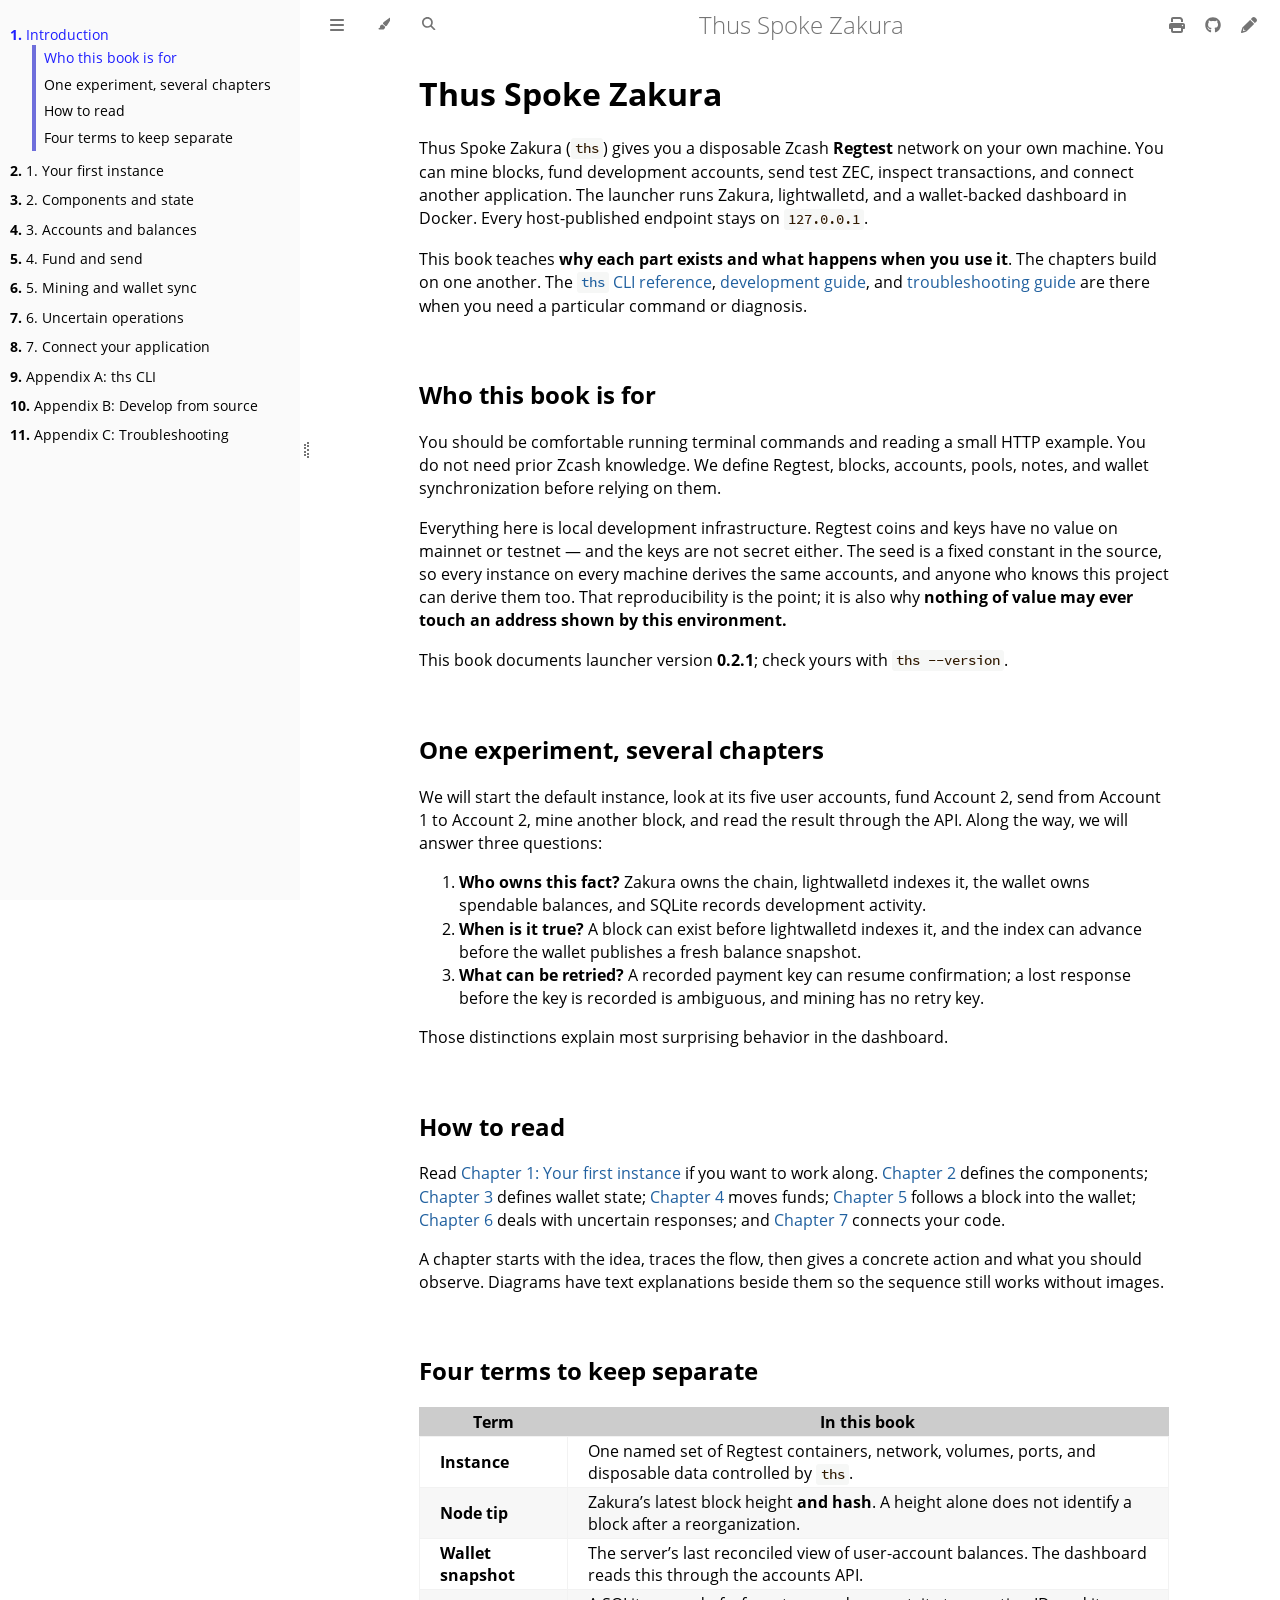
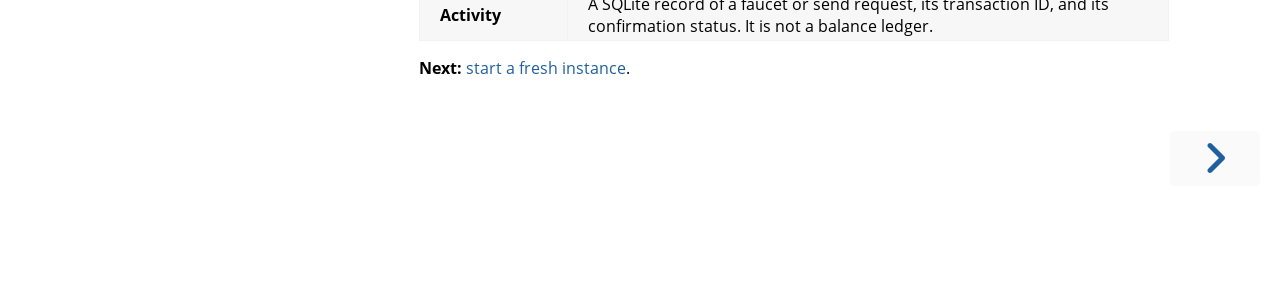
==== commit e327fad1: "docs: publish the corrected book and redrawn figures Rebuilt from zcashlabs/thus-spoke-zakura docs/ " ====
--- a/index.html
+++ b/index.html
@@ -8,7 +8,7 @@
 
         <!-- Custom HTML head -->
 
-        <meta name="description" content="">
+        <meta name="description" content="A disposable Zcash Regtest network for local development.">
         <meta name="viewport" content="width=device-width, initial-scale=1">
         <meta name="theme-color" content="#ffffff">
 
@@ -28,6 +28,7 @@
         <link rel="stylesheet" id="mdbook-ayu-highlight-css" href="ayu-highlight-3fdfc3ac.css">
 
         <!-- Custom theme stylesheets -->
+        <link rel="stylesheet" href="theme/figures-85d4c665.css">
 
 
         <!-- Provide site root and default themes to javascript -->
@@ -35,7 +36,7 @@
             const path_to_root = "";
             const default_light_theme = "light";
             const default_dark_theme = "navy";
-            window.path_to_searchindex_js = "searchindex-d4af569c.js";
+            window.path_to_searchindex_js = "searchindex-b780ff3d.js";
         </script>
         <!-- Start loading toc.js asap -->
         <script src="toc-9bfa7156.js"></script>
@@ -143,6 +144,12 @@
                         <a href="print.html" title="Print this book" aria-label="Print this book">
                             <span class=fa-svg id="print-button"><svg xmlns="http://www.w3.org/2000/svg" viewBox="0 0 512 512"><!--! Font Awesome Free 6.2.0 by @fontawesome - https://fontawesome.com License - https://fontawesome.com/license/free (Icons: CC BY 4.0, Fonts: SIL OFL 1.1, Code: MIT License) Copyright 2022 Fonticons, Inc. --><path d="M128 0C92.7 0 64 28.7 64 64v96h64V64H354.7L384 93.3V160h64V93.3c0-17-6.7-33.3-18.7-45.3L400 18.7C388 6.7 371.7 0 354.7 0H128zM384 352v32 64H128V384 368 352H384zm64 32h32c17.7 0 32-14.3 32-32V256c0-35.3-28.7-64-64-64H64c-35.3 0-64 28.7-64 64v96c0 17.7 14.3 32 32 32H64v64c0 35.3 28.7 64 64 64H384c35.3 0 64-28.7 64-64V384zm-16-88c-13.3 0-24-10.7-24-24s10.7-24 24-24s24 10.7 24 24s-10.7 24-24 24z"/></svg></span>
                         </a>
+                        <a href="https://github.com/zcashlabs/thus-spoke-zakura" title="Git repository" aria-label="Git repository">
+                            <span class=fa-svg><svg xmlns="http://www.w3.org/2000/svg" viewBox="0 0 496 512"><!--! Font Awesome Free 6.2.0 by @fontawesome - https://fontawesome.com License - https://fontawesome.com/license/free (Icons: CC BY 4.0, Fonts: SIL OFL 1.1, Code: MIT License) Copyright 2022 Fonticons, Inc. --><path d="M165.9 397.4c0 2-2.3 3.6-5.2 3.6-3.3.3-5.6-1.3-5.6-3.6 0-2 2.3-3.6 5.2-3.6 3-.3 5.6 1.3 5.6 3.6zm-31.1-4.5c-.7 2 1.3 4.3 4.3 4.9 2.6 1 5.6 0 6.2-2s-1.3-4.3-4.3-5.2c-2.6-.7-5.5.3-6.2 2.3zm44.2-1.7c-2.9.7-4.9 2.6-4.6 4.9.3 2 2.9 3.3 5.9 2.6 2.9-.7 4.9-2.6 4.6-4.6-.3-1.9-3-3.2-5.9-2.9zM244.8 8C106.1 8 0 113.3 0 252c0 110.9 69.8 205.8 169.5 239.2 12.8 2.3 17.3-5.6 17.3-12.1 0-6.2-.3-40.4-.3-61.4 0 0-70 15-84.7-29.8 0 0-11.4-29.1-27.8-36.6 0 0-22.9-15.7 1.6-15.4 0 0 24.9 2 38.6 25.8 21.9 38.6 58.6 27.5 72.9 20.9 2.3-16 8.8-27.1 16-33.7-55.9-6.2-112.3-14.3-112.3-110.5 0-27.5 7.6-41.3 23.6-58.9-2.6-6.5-11.1-33.3 2.6-67.9 20.9-6.5 69 27 69 27 20-5.6 41.5-8.5 62.8-8.5s42.8 2.9 62.8 8.5c0 0 48.1-33.6 69-27 13.7 34.7 5.2 61.4 2.6 67.9 16 17.7 25.8 31.5 25.8 58.9 0 96.5-58.9 104.2-114.8 110.5 9.2 7.9 17 22.9 17 46.4 0 33.7-.3 75.4-.3 83.6 0 6.5 4.6 14.4 17.3 12.1C428.2 457.8 496 362.9 496 252 496 113.3 383.5 8 244.8 8zM97.2 352.9c-1.3 1-1 3.3.7 5.2 1.6 1.6 3.9 2.3 5.2 1 1.3-1 1-3.3-.7-5.2-1.6-1.6-3.9-2.3-5.2-1zm-10.8-8.1c-.7 1.3.3 2.9 2.3 3.9 1.6 1 3.6.7 4.3-.7.7-1.3-.3-2.9-2.3-3.9-2-.6-3.6-.3-4.3.7zm32.4 35.6c-1.6 1.3-1 4.3 1.3 6.2 2.3 2.3 5.2 2.6 6.5 1 1.3-1.3.7-4.3-1.3-6.2-2.2-2.3-5.2-2.6-6.5-1zm-11.4-14.7c-1.6 1-1.6 3.6 0 5.9 1.6 2.3 4.3 3.3 5.6 2.3 1.6-1.3 1.6-3.9 0-6.2-1.4-2.3-4-3.3-5.6-2z"/></svg></span>
+                        </a>
+                        <a href="https://github.com/zcashlabs/thus-spoke-zakura/edit/main/docs/README.md" title="Suggest an edit" aria-label="Suggest an edit" rel="edit">
+                            <span class=fa-svg id="git-edit-button"><svg xmlns="http://www.w3.org/2000/svg" viewBox="0 0 512 512"><!--! Font Awesome Free 6.2.0 by @fontawesome - https://fontawesome.com License - https://fontawesome.com/license/free (Icons: CC BY 4.0, Fonts: SIL OFL 1.1, Code: MIT License) Copyright 2022 Fonticons, Inc. --><path d="M421.7 220.3l-11.3 11.3-22.6 22.6-205 205c-6.6 6.6-14.8 11.5-23.8 14.1L30.8 511c-8.4 2.5-17.5 .2-23.7-6.1S-1.5 489.7 1 481.2L38.7 353.1c2.6-9 7.5-17.2 14.1-23.8l205-205 22.6-22.6 11.3-11.3 33.9 33.9 62.1 62.1 33.9 33.9zM96 353.9l-9.3 9.3c-.9 .9-1.6 2.1-2 3.4l-25.3 86 86-25.3c1.3-.4 2.5-1.1 3.4-2l9.3-9.3H112c-8.8 0-16-7.2-16-16V353.9zM453.3 19.3l39.4 39.4c25 25 25 65.5 0 90.5l-14.5 14.5-22.6 22.6-11.3 11.3-33.9-33.9-62.1-62.1L314.3 67.7l11.3-11.3 22.6-22.6 14.5-14.5c25-25 65.5-25 90.5 0z"/></svg></span>
+                        </a>
 
                     </div>
                 </div>
@@ -189,8 +196,13 @@
 example. You do not need prior Zcash knowledge. We define Regtest, blocks,
 accounts, pools, notes, and wallet synchronization before relying on them.</p>
 <p>Everything here is local development infrastructure. Regtest coins and keys
-have no value on mainnet or testnet. Never send real ZEC to an address shown by
-this environment.</p>
+have no value on mainnet or testnet — and the keys are not secret either. The
+seed is a fixed constant in the source, so every instance on every machine
+derives the same accounts, and anyone who knows this project can derive them
+too. That reproducibility is the point; it is also why <strong>nothing of value may
+ever touch an address shown by this environment.</strong></p>
+<p>This book documents launcher version <strong>0.2.1</strong>; check yours with
+<code>ths --version</code>.</p>
 <h2 id="one-experiment-several-chapters"><a class="header" href="#one-experiment-several-chapters">One experiment, several chapters</a></h2>
 <p>We will start the default instance, look at its five user accounts, fund
 Account 2, send from Account 1 to Account 2, mine another block, and read the
--- a/theme/figures-85d4c665.css
+++ b/theme/figures-85d4c665.css
@@ -0,0 +1,19 @@
+/* Figures are drawn wider than mdBook's 750px text column. Without this they
+   scale down to fit it, which shrinks a 13px diagram label to about 8px. Let
+   them break out of the column on wide screens and fall back to the column
+   width on narrow ones. */
+.content img {
+  display: block;
+  width: min(1160px, calc(100vw - 7rem));
+  max-width: none;
+  margin-left: 50%;
+  transform: translateX(-50%);
+}
+
+@media (max-width: 1240px) {
+  .content img {
+    width: 100%;
+    margin-left: 0;
+    transform: none;
+  }
+}
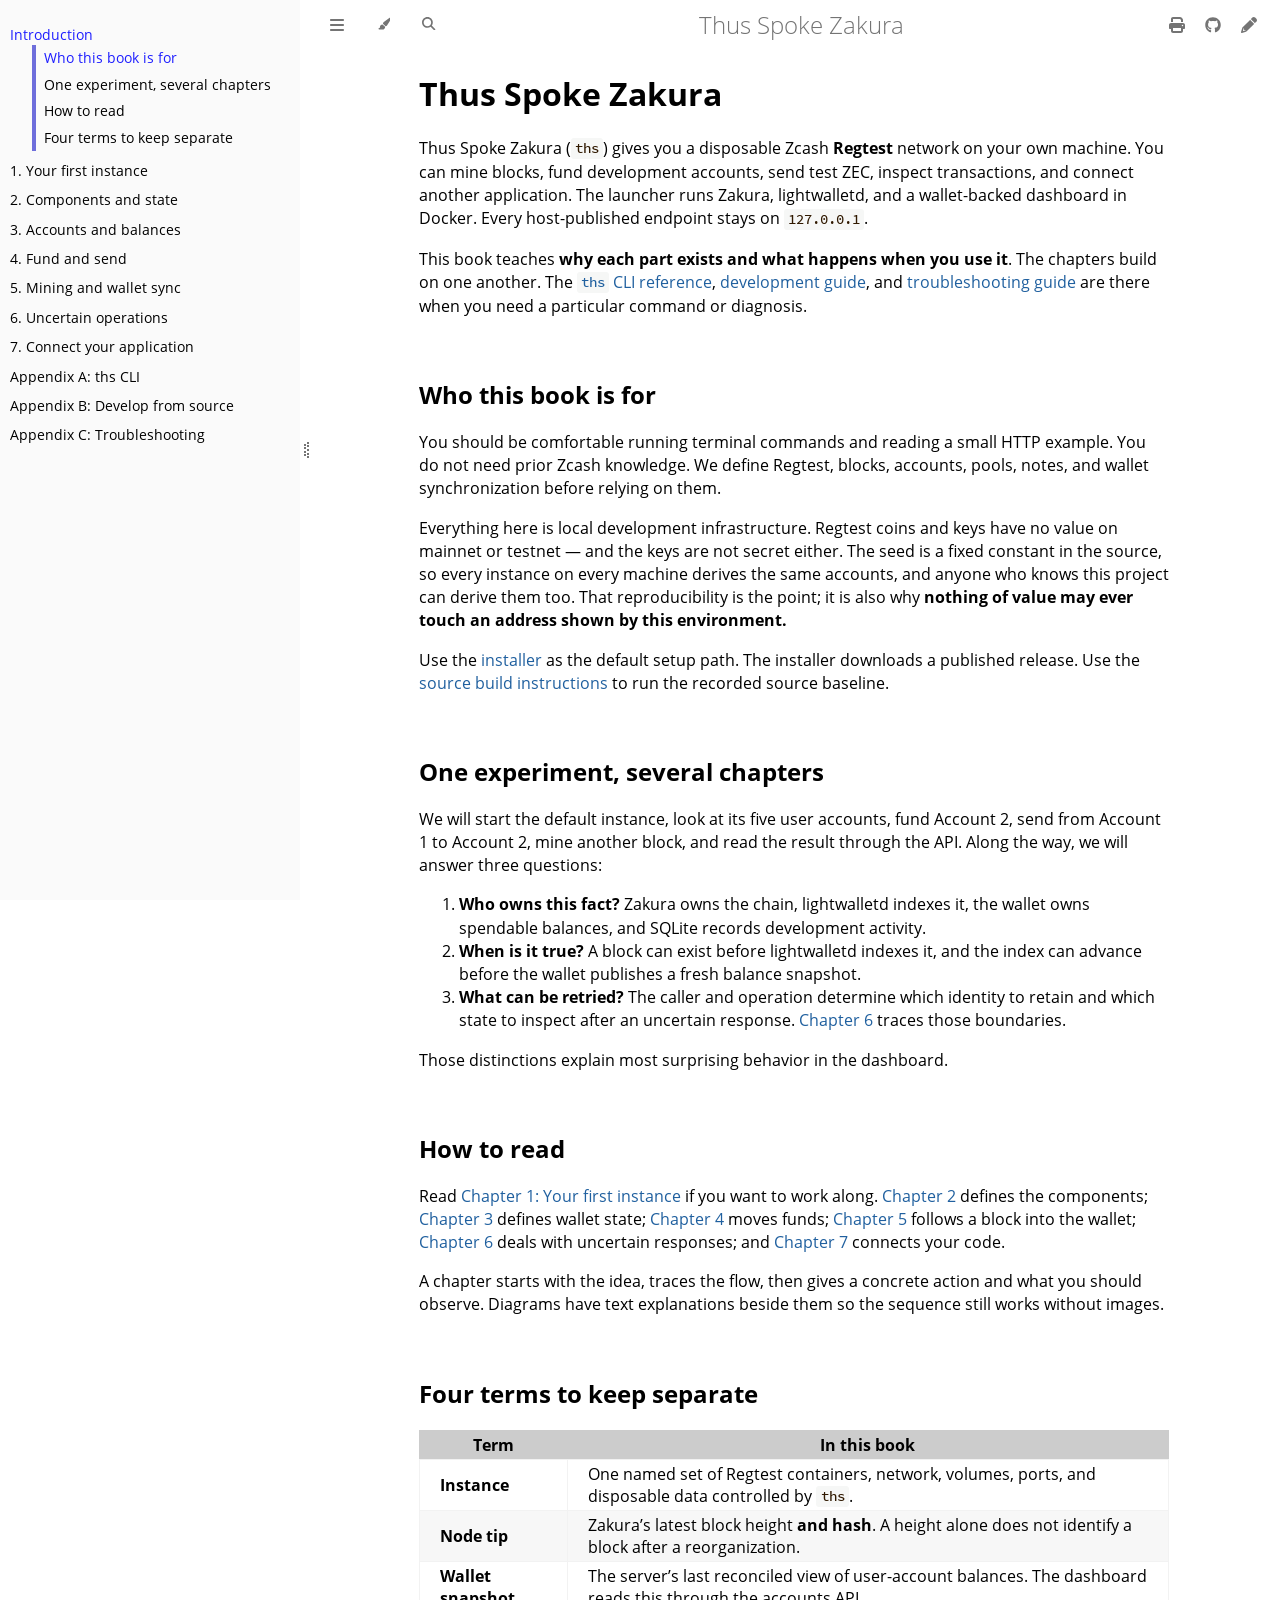
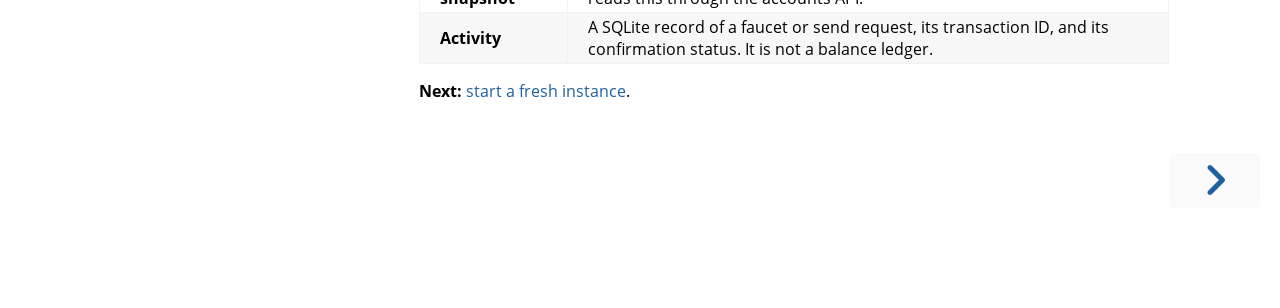
==== commit db69df9a: "docs: publish Markdown book alongside HTML" ====
--- a/index.html
+++ b/index.html
@@ -28,7 +28,7 @@
         <link rel="stylesheet" id="mdbook-ayu-highlight-css" href="ayu-highlight-3fdfc3ac.css">
 
         <!-- Custom theme stylesheets -->
-        <link rel="stylesheet" href="theme/figures-85d4c665.css">
+        <link rel="stylesheet" href="theme/figures-f9894ebb.css">
 
 
         <!-- Provide site root and default themes to javascript -->
@@ -36,10 +36,10 @@
             const path_to_root = "";
             const default_light_theme = "light";
             const default_dark_theme = "navy";
-            window.path_to_searchindex_js = "searchindex-b780ff3d.js";
+            window.path_to_searchindex_js = "searchindex-15333e56.js";
         </script>
         <!-- Start loading toc.js asap -->
-        <script src="toc-9bfa7156.js"></script>
+        <script src="toc-6a776a01.js"></script>
     </head>
     <body>
     <div id="mdbook-help-container">
@@ -147,7 +147,7 @@
                         <a href="https://github.com/zcashlabs/thus-spoke-zakura" title="Git repository" aria-label="Git repository">
                             <span class=fa-svg><svg xmlns="http://www.w3.org/2000/svg" viewBox="0 0 496 512"><!--! Font Awesome Free 6.2.0 by @fontawesome - https://fontawesome.com License - https://fontawesome.com/license/free (Icons: CC BY 4.0, Fonts: SIL OFL 1.1, Code: MIT License) Copyright 2022 Fonticons, Inc. --><path d="M165.9 397.4c0 2-2.3 3.6-5.2 3.6-3.3.3-5.6-1.3-5.6-3.6 0-2 2.3-3.6 5.2-3.6 3-.3 5.6 1.3 5.6 3.6zm-31.1-4.5c-.7 2 1.3 4.3 4.3 4.9 2.6 1 5.6 0 6.2-2s-1.3-4.3-4.3-5.2c-2.6-.7-5.5.3-6.2 2.3zm44.2-1.7c-2.9.7-4.9 2.6-4.6 4.9.3 2 2.9 3.3 5.9 2.6 2.9-.7 4.9-2.6 4.6-4.6-.3-1.9-3-3.2-5.9-2.9zM244.8 8C106.1 8 0 113.3 0 252c0 110.9 69.8 205.8 169.5 239.2 12.8 2.3 17.3-5.6 17.3-12.1 0-6.2-.3-40.4-.3-61.4 0 0-70 15-84.7-29.8 0 0-11.4-29.1-27.8-36.6 0 0-22.9-15.7 1.6-15.4 0 0 24.9 2 38.6 25.8 21.9 38.6 58.6 27.5 72.9 20.9 2.3-16 8.8-27.1 16-33.7-55.9-6.2-112.3-14.3-112.3-110.5 0-27.5 7.6-41.3 23.6-58.9-2.6-6.5-11.1-33.3 2.6-67.9 20.9-6.5 69 27 69 27 20-5.6 41.5-8.5 62.8-8.5s42.8 2.9 62.8 8.5c0 0 48.1-33.6 69-27 13.7 34.7 5.2 61.4 2.6 67.9 16 17.7 25.8 31.5 25.8 58.9 0 96.5-58.9 104.2-114.8 110.5 9.2 7.9 17 22.9 17 46.4 0 33.7-.3 75.4-.3 83.6 0 6.5 4.6 14.4 17.3 12.1C428.2 457.8 496 362.9 496 252 496 113.3 383.5 8 244.8 8zM97.2 352.9c-1.3 1-1 3.3.7 5.2 1.6 1.6 3.9 2.3 5.2 1 1.3-1 1-3.3-.7-5.2-1.6-1.6-3.9-2.3-5.2-1zm-10.8-8.1c-.7 1.3.3 2.9 2.3 3.9 1.6 1 3.6.7 4.3-.7.7-1.3-.3-2.9-2.3-3.9-2-.6-3.6-.3-4.3.7zm32.4 35.6c-1.6 1.3-1 4.3 1.3 6.2 2.3 2.3 5.2 2.6 6.5 1 1.3-1.3.7-4.3-1.3-6.2-2.2-2.3-5.2-2.6-6.5-1zm-11.4-14.7c-1.6 1-1.6 3.6 0 5.9 1.6 2.3 4.3 3.3 5.6 2.3 1.6-1.3 1.6-3.9 0-6.2-1.4-2.3-4-3.3-5.6-2z"/></svg></span>
                         </a>
-                        <a href="https://github.com/zcashlabs/thus-spoke-zakura/edit/main/docs/README.md" title="Suggest an edit" aria-label="Suggest an edit" rel="edit">
+                        <a href="https://github.com/zcashlabs/thus-spoke-zakura/edit/main/book/README.md" title="Suggest an edit" aria-label="Suggest an edit" rel="edit">
                             <span class=fa-svg id="git-edit-button"><svg xmlns="http://www.w3.org/2000/svg" viewBox="0 0 512 512"><!--! Font Awesome Free 6.2.0 by @fontawesome - https://fontawesome.com License - https://fontawesome.com/license/free (Icons: CC BY 4.0, Fonts: SIL OFL 1.1, Code: MIT License) Copyright 2022 Fonticons, Inc. --><path d="M421.7 220.3l-11.3 11.3-22.6 22.6-205 205c-6.6 6.6-14.8 11.5-23.8 14.1L30.8 511c-8.4 2.5-17.5 .2-23.7-6.1S-1.5 489.7 1 481.2L38.7 353.1c2.6-9 7.5-17.2 14.1-23.8l205-205 22.6-22.6 11.3-11.3 33.9 33.9 62.1 62.1 33.9 33.9zM96 353.9l-9.3 9.3c-.9 .9-1.6 2.1-2 3.4l-25.3 86 86-25.3c1.3-.4 2.5-1.1 3.4-2l9.3-9.3H112c-8.8 0-16-7.2-16-16V353.9zM453.3 19.3l39.4 39.4c25 25 25 65.5 0 90.5l-14.5 14.5-22.6 22.6-11.3 11.3-33.9-33.9-62.1-62.1L314.3 67.7l11.3-11.3 22.6-22.6 14.5-14.5c25-25 65.5-25 90.5 0z"/></svg></span>
                         </a>
 
@@ -201,8 +201,9 @@
 derives the same accounts, and anyone who knows this project can derive them
 too. That reproducibility is the point; it is also why <strong>nothing of value may
 ever touch an address shown by this environment.</strong></p>
-<p>This book documents launcher version <strong>0.2.1</strong>; check yours with
-<code>ths --version</code>.</p>
+<p>Use the <a href="getting-started.html#install-the-launcher">installer</a> as the default
+setup path. The installer downloads a published release. Use the <a href="development.html">source build instructions</a>
+to run the recorded source baseline.</p>
 <h2 id="one-experiment-several-chapters"><a class="header" href="#one-experiment-several-chapters">One experiment, several chapters</a></h2>
 <p>We will start the default instance, look at its five user accounts, fund
 Account 2, send from Account 1 to Account 2, mine another block, and read the
@@ -212,9 +213,9 @@
 the wallet owns spendable balances, and SQLite records development activity.</li>
 <li><strong>When is it true?</strong> A block can exist before lightwalletd indexes it, and
 the index can advance before the wallet publishes a fresh balance snapshot.</li>
-<li><strong>What can be retried?</strong> A recorded payment key can resume confirmation;
-a lost response before the key is recorded is ambiguous, and mining has no
-retry key.</li>
+<li><strong>What can be retried?</strong> The caller and operation determine which identity
+to retain and which state to inspect after an uncertain response. <a href="architecture/operations.html">Chapter
+6</a> traces those boundaries.</li>
 </ol>
 <p>Those distinctions explain most surprising behavior in the dashboard.</p>
 <h2 id="how-to-read"><a class="header" href="#how-to-read">How to read</a></h2>
--- a/theme/figures-f9894ebb.css
+++ b/theme/figures-f9894ebb.css
@@ -0,0 +1,18 @@
+/* Figures are drawn a little wider than mdBook's 750px text column. Keep them
+   flush with the column's left edge, so a figure and the numbered list under it
+   share one margin, and let them reach right only as far as the page has room.
+   Centring them with a transform broke that alignment and clipped the last box
+   on the right. */
+.content img {
+  display: block;
+  width: auto;
+  max-width: min(820px, calc(100vw - 38rem));
+  margin: 1.75rem 0 2rem;
+}
+
+/* Narrow windows, or a collapsed sidebar: fall back to the column width. */
+@media (max-width: 1360px) {
+  .content img {
+    max-width: 100%;
+  }
+}
